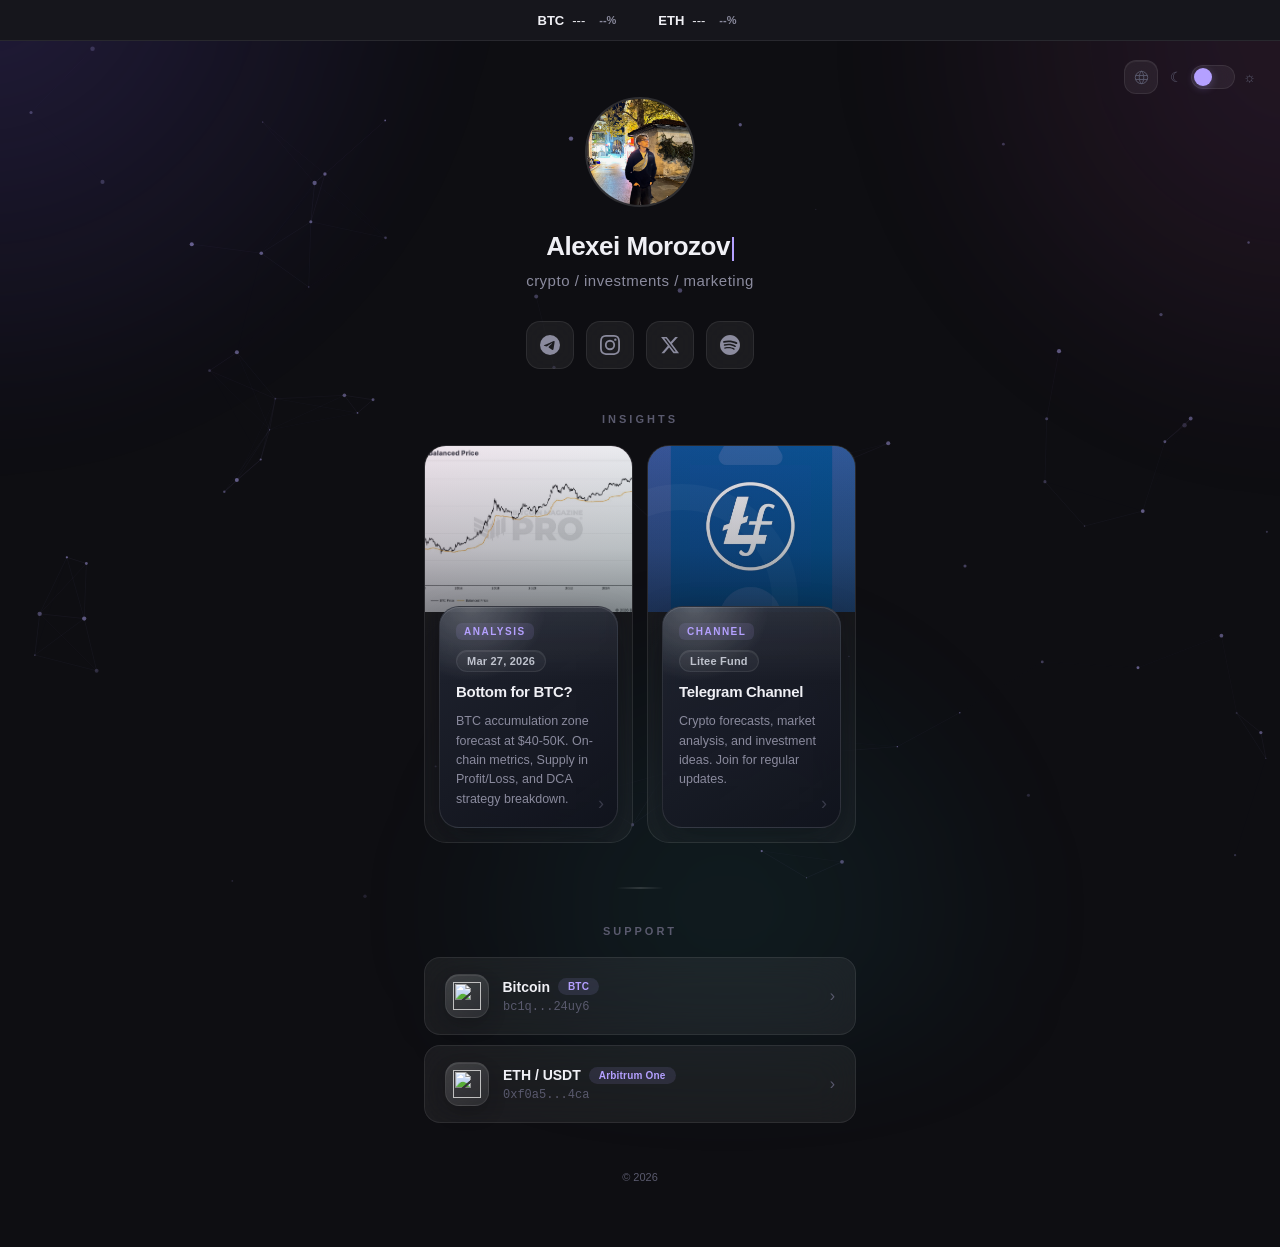
==== index.html @ 83fd24af "Polish language menu hover" ====
<!DOCTYPE html>
<html lang="en" data-theme="dark">
<head>
    <meta charset="UTF-8">
    <meta name="viewport" content="width=device-width, initial-scale=1.0">
    <meta http-equiv="Content-Security-Policy" content="default-src 'self'; script-src 'self' https://cdn.jsdelivr.net; style-src 'self' https://fonts.googleapis.com; font-src https://fonts.gstatic.com; img-src 'self' data: https://cdn.jsdelivr.net; connect-src https://api.coingecko.com; object-src 'none'; base-uri 'self'; form-action 'none'; upgrade-insecure-requests">
    <meta name="referrer" content="strict-origin-when-cross-origin">
    <title>Alexei Morozov</title>

    <!-- Favicon -->
    <link rel="icon" type="image/svg+xml" href="data:image/svg+xml,<svg xmlns='http://www.w3.org/2000/svg' viewBox='0 0 32 32'><rect width='32' height='32' rx='8' fill='%230e0e12'/><text x='16' y='22' text-anchor='middle' font-family='Inter,system-ui,sans-serif' font-size='14' font-weight='700' fill='%23b4a0ff'>AM</text></svg>">
    <link rel="alternate icon" href="[data-uri]">

    <!-- Open Graph / Telegram / WhatsApp preview -->
    <meta property="og:type" content="website">
    <meta property="og:url" content="https://shakimoki.com/">
    <meta property="og:title" content="Alexei Morozov">
    <meta property="og:description" content="Crypto · Investments · Marketing">
    <meta property="og:image" content="https://shakimoki.com/avatar.jpeg">
    <meta property="og:image:secure_url" content="https://shakimoki.com/avatar.jpeg">
    <meta property="og:image:type" content="image/jpeg">
    <meta property="og:image:width" content="800">
    <meta property="og:image:height" content="800">
    <meta property="og:locale" content="en_US">
    <meta property="og:site_name" content="Alexei Morozov">

    <!-- Twitter / X card -->
    <meta name="twitter:card" content="summary">
    <meta name="twitter:site" content="@fnaf122">
    <meta name="twitter:title" content="Alexei Morozov">
    <meta name="twitter:description" content="Crypto · Investments · Marketing">
    <meta name="twitter:image" content="https://shakimoki.com/avatar.jpeg">

    <link rel="preconnect" href="https://fonts.googleapis.com">
    <link href="https://fonts.googleapis.com/css2?family=Inter:wght@400;500;600;700&family=JetBrains+Mono:wght@500;600&family=Onest:wght@400;500;600;700&display=swap" rel="stylesheet">
    <link rel="stylesheet" href="styles.css">
</head>
<body>
    <canvas id="particles"></canvas>

    <div class="top-actions">
        <div class="language-toggle">
            <button class="language-globe" id="languageTrigger" type="button" aria-label="Choose language" aria-haspopup="true" aria-expanded="false" data-i18n-aria-label="languageLabel">
                <svg viewBox="0 0 24 24">
                    <path d="M12 3.25a8.75 8.75 0 1 0 0 17.5 8.75 8.75 0 0 0 0-17.5Zm0 0c2.1 1.82 3.15 4.74 3.15 8.75S14.1 18.93 12 20.75m0-17.5C9.9 5.07 8.85 7.99 8.85 12S9.9 18.93 12 20.75M4.05 9.2h15.9M4.05 14.8h15.9" fill="none" stroke="currentColor" stroke-width="1.35" stroke-linecap="round" stroke-linejoin="round"/>
                </svg>
            </button>
            <div class="language-menu" role="menu" aria-label="Languages" data-i18n-aria-label="languagesLabel">
                <button class="language-option" type="button" data-lang-option="en" role="menuitemradio">EN</button>
                <button class="language-option" type="button" data-lang-option="ru" role="menuitemradio">RU</button>
            </div>
        </div>
        <div class="theme-toggle">
            <span class="toggle-icon">&#9790;</span>
            <div class="toggle-track" id="themeToggle" role="button" tabindex="0" aria-label="Переключить тему" data-i18n-aria-label="themeLabel">
                <div class="toggle-thumb"></div>
            </div>
            <span class="toggle-icon">&#9788;</span>
        </div>
    </div>

    <div class="ticker">
            <div class="ticker-inner">
                <div class="ticker-item">
                    <span class="symbol">BTC</span>
                    <span class="price" id="price-btc">---</span>
                    <span class="change" id="change-btc">--%</span>
                </div>
                <div class="ticker-item">
                    <span class="symbol">ETH</span>
                    <span class="price" id="price-eth">---</span>
                    <span class="change" id="change-eth">--%</span>
                </div>
            </div>
        </div>

    <div class="container">
        <div class="avatar"><img src="avatar.jpeg" alt="Alexei"></div>
        <h1 id="typed-name"><span class="cursor"></span></h1>
        <p class="bio" data-i18n="bio">crypto / investments / marketing</p>

        <div class="socials">
            <a href="https://t.me/romozov" target="_blank" rel="noopener noreferrer" aria-label="Telegram">
                <svg viewBox="0 0 24 24"><path d="M11.944 0A12 12 0 0 0 0 12a12 12 0 0 0 12 12 12 12 0 0 0 12-12A12 12 0 0 0 12 0a12 12 0 0 0-.056 0zm4.962 7.224c.1-.002.321.023.465.14a.506.506 0 0 1 .171.325c.016.093.036.306.02.472-.18 1.898-.962 6.502-1.36 8.627-.168.9-.499 1.201-.82 1.23-.696.065-1.225-.46-1.9-.902-1.056-.693-1.653-1.124-2.678-1.8-1.185-.78-.417-1.21.258-1.91.177-.184 3.247-2.977 3.307-3.23.007-.032.014-.15-.056-.212s-.174-.041-.249-.024c-.106.024-1.793 1.14-5.061 3.345-.48.33-.913.49-1.302.48-.428-.008-1.252-.241-1.865-.44-.752-.245-1.349-.374-1.297-.789.027-.216.325-.437.893-.663 3.498-1.524 5.83-2.529 6.998-3.014 3.332-1.386 4.025-1.627 4.476-1.635z"/></svg>
            </a>
            <a href="https://instagram.com/morozovgt" target="_blank" rel="noopener noreferrer" aria-label="Instagram">
                <svg viewBox="0 0 24 24"><path d="M12 2.163c3.204 0 3.584.012 4.85.07 3.252.148 4.771 1.691 4.919 4.919.058 1.265.069 1.645.069 4.849 0 3.205-.012 3.584-.069 4.849-.149 3.225-1.664 4.771-4.919 4.919-1.266.058-1.644.07-4.85.07-3.204 0-3.584-.012-4.849-.07-3.26-.149-4.771-1.699-4.919-4.92-.058-1.265-.07-1.644-.07-4.849 0-3.204.013-3.583.07-4.849.149-3.227 1.664-4.771 4.919-4.919 1.266-.057 1.645-.069 4.849-.069zM12 0C8.741 0 8.333.014 7.053.072 2.695.272.273 2.69.073 7.052.014 8.333 0 8.741 0 12c0 3.259.014 3.668.072 4.948.2 4.358 2.618 6.78 6.98 6.98C8.333 23.986 8.741 24 12 24c3.259 0 3.668-.014 4.948-.072 4.354-.2 6.782-2.618 6.979-6.98.059-1.28.073-1.689.073-4.948 0-3.259-.014-3.667-.072-4.947-.196-4.354-2.617-6.78-6.979-6.98C15.668.014 15.259 0 12 0zm0 5.838a6.162 6.162 0 1 0 0 12.324 6.162 6.162 0 0 0 0-12.324zM12 16a4 4 0 1 1 0-8 4 4 0 0 1 0 8zm6.406-11.845a1.44 1.44 0 1 0 0 2.881 1.44 1.44 0 0 0 0-2.881z"/></svg>
            </a>
            <a href="https://x.com/fnaf122" target="_blank" rel="noopener noreferrer" aria-label="X">
                <svg viewBox="0 0 24 24"><path d="M18.244 2.25h3.308l-7.227 8.26 8.502 11.24H16.17l-5.214-6.817L4.99 21.75H1.68l7.73-8.835L1.254 2.25H8.08l4.713 6.231zm-1.161 17.52h1.833L7.084 4.126H5.117z"/></svg>
            </a>
            <a href="https://open.spotify.com/user/wipdp5bknmv18v2uepe69y8vr" target="_blank" rel="noopener noreferrer" aria-label="Spotify">
                <svg viewBox="0 0 24 24"><path d="M12 0C5.4 0 0 5.4 0 12s5.4 12 12 12 12-5.4 12-12S18.66 0 12 0zm5.521 17.34c-.24.359-.66.48-1.021.24-2.82-1.74-6.36-2.101-10.561-1.141-.418.122-.779-.179-.899-.539-.12-.421.18-.78.54-.9 4.56-1.021 8.52-.6 11.64 1.32.42.18.479.659.301 1.02zm1.44-3.3c-.301.42-.841.6-1.262.3-3.239-1.98-8.159-2.58-11.939-1.38-.479.12-1.02-.12-1.14-.6-.12-.48.12-1.021.6-1.141C9.6 9.9 15 10.561 18.72 12.84c.361.181.54.78.241 1.2zm.12-3.36C15.24 8.4 8.82 8.16 5.16 9.301c-.6.179-1.2-.181-1.38-.721-.18-.601.18-1.2.72-1.381 4.26-1.26 11.28-1.02 15.721 1.621.539.3.719 1.02.419 1.56-.299.421-1.02.599-1.559.3z"/></svg>
            </a>
        </div>

        <!-- BLOG -->
        <div class="blog-section">
            <p class="section-label" data-i18n="insightsLabel">insights</p>
            <div class="blog-cards">
                <a class="blog-card" data-tone="aave" href="https://telegra.ph/Bottom-for-BTC-03-27" target="_blank" rel="noopener noreferrer">
                    <span class="blog-card-theme-layer" aria-hidden="true"></span>
                    <div class="blog-cover">
                        <img class="blog-cover-image" src="blog-post-preview.jpg" alt="Bitcoin Balanced Price chart preview">
                        <div class="blog-cover-tint" aria-hidden="true"></div>
                    </div>
                    <div class="blog-body">
                        <div class="blog-card-top">
                            <span class="blog-tag" data-i18n="analysisTag">Analysis</span>
                            <span class="blog-date" data-i18n="btcDate">Mar 27, 2026</span>
                        </div>
                        <div class="blog-title" data-i18n="btcTitle">Bottom for BTC?</div>
                        <div class="blog-desc" data-i18n="btcDesc">BTC accumulation zone forecast at $40-50K. On-chain metrics, Supply in Profit/Loss, and DCA strategy breakdown.</div>
                    </div>
                    <span class="arrow-right">&rsaquo;</span>
                </a>
                <a class="blog-card" data-tone="teal" href="https://t.me/liteefund" target="_blank" rel="noopener noreferrer">
                    <span class="blog-card-theme-layer" aria-hidden="true"></span>
                    <div class="blog-cover">
                        <img class="blog-cover-image blog-cover-image-contain" src="blog-channel-preview.jpeg" alt="Litee fund channel preview">
                        <div class="blog-cover-tint" aria-hidden="true"></div>
                    </div>
                    <div class="blog-body">
                        <div class="blog-card-top">
                            <span class="blog-tag" data-i18n="channelTag">Channel</span>
                            <span class="blog-date">Litee Fund</span>
                        </div>
                        <div class="blog-title" data-i18n="channelTitle">Telegram Channel</div>
                        <div class="blog-desc" data-i18n="channelDesc">Crypto forecasts, market analysis, and investment ideas. Join for regular updates.</div>
                    </div>
                    <span class="arrow-right">&rsaquo;</span>
                </a>
            </div>
        </div>

        <div class="divider"></div>

        <!-- DONATE -->
        <div class="donate-section">
            <p class="section-label" data-i18n="supportLabel">support</p>
            <div class="crypto-cards">
                <div class="crypto-card" role="button" tabindex="0" data-coin="BTC" data-network="Bitcoin" data-address="bc1qm6fye3k27yk8f8mcfvwytg888n70lanqw24uy6">
                    <div class="crypto-icon btc">
                        <img src="https://cdn.jsdelivr.net/gh/spothq/cryptocurrency-icons@1a63530be6e374711a8554f31b17e4cb92c25fa5/128/color/btc.png" alt="" aria-hidden="true" decoding="async">
                    </div>
                    <div class="crypto-info">
                        <div class="crypto-name">Bitcoin <span class="badge">BTC</span></div>
                        <div class="crypto-addr-short">bc1q...24uy6</div>
                    </div>
                    <span class="arrow">&rsaquo;</span>
                </div>
                <div class="crypto-card" role="button" tabindex="0" data-coin="ETH / USDT" data-network="Arbitrum One" data-address="0xf0a56188c176d2b364520f69a472d52e13c264ca">
                    <div class="crypto-icon eth">
                        <img src="https://cdn.jsdelivr.net/gh/spothq/cryptocurrency-icons@1a63530be6e374711a8554f31b17e4cb92c25fa5/128/color/eth.png" alt="" aria-hidden="true" decoding="async">
                    </div>
                    <div class="crypto-info">
                        <div class="crypto-name">ETH / USDT <span class="badge">Arbitrum One</span></div>
                        <div class="crypto-addr-short">0xf0a5...4ca</div>
                    </div>
                    <span class="arrow">&rsaquo;</span>
                </div>
            </div>
        </div>

        <div class="footer">&copy; 2026</div>
    </div>

    <!-- QR MODAL -->
    <div class="modal-overlay" id="modalOverlay">
        <div class="modal" id="modalCard">
            <button class="modal-close" id="modalClose" type="button" aria-label="Close QR modal" data-i18n-aria-label="closeQr">&times;</button>
            <div class="modal-network" id="modalNetwork"></div>
            <div class="modal-note" id="modalNote">
                <svg viewBox="0 0 16 16" fill="none" xmlns="http://www.w3.org/2000/svg" aria-hidden="true">
                    <path d="M8 1.5L1 13.5h14L8 1.5z" stroke="currentColor" stroke-width="1.4" stroke-linejoin="round"/>
                    <path d="M8 6.5v3" stroke="currentColor" stroke-width="1.4" stroke-linecap="round"/>
                    <circle cx="8" cy="11.5" r=".75" fill="currentColor"/>
                </svg>
                <span data-i18n="modalWarning">Verify address and network before sending - transactions are irreversible.</span>
            </div>
            <div class="modal-qr-container" id="qrContainer" role="button" tabindex="0" aria-label="Copy address from QR" data-i18n-aria-label="copyFromQr">
                <div class="qr-visual">
                    <img id="qrImage" alt="QR code for wallet address" decoding="async" />
                    <div class="qr-holo" id="qrHolo" aria-hidden="true"></div>
                    <svg id="qrSvg" width="240" height="240" viewBox="0 0 240 240" aria-hidden="true"></svg>
                </div>
            </div>
            <div class="modal-addr" id="modalAddr" role="button" tabindex="0" aria-label="Copy address" data-i18n-aria-label="copyAddress"></div>
            <button class="modal-copy-btn" id="modalCopyBtn" type="button" data-i18n="copyAddress">Copy Address</button>
        </div>
    </div>

    <script src="https://cdn.jsdelivr.net/npm/qrcode-generator@1.4.4/qrcode.min.js" integrity="sha384-lQXOAyZwHXE55JFyrOMB7nY2Wv+m5ZWNtJcHrd1rceRQXAYNLak8ukN5TjBTcIwz" crossorigin="anonymous" defer></script>
    <script src="app.js" defer></script>
</body>
</html>
---- styles.css ----
:root {
            --bg: #0e0e12;
            --bg-secondary: #16161c;
            --bg-card: rgba(255,255,255,0.04);
            --bg-glass: rgba(255,255,255,0.06);
            --border: rgba(255,255,255,0.08);
            --border-hover: rgba(255,255,255,0.14);
            --text-primary: #f0f0f5;
            --text-secondary: #8b8b9e;
            --text-muted: #5a5a6e;
            --accent: #b4a0ff;
            --accent-dim: rgba(180,160,255,0.12);
            --green: #6ee7b7;
            --red: #fca5a5;
            --green-bg: rgba(110,231,183,0.1);
            --red-bg: rgba(252,165,165,0.1);
            --glass-blur: 20px;
            --shadow: 0 8px 32px rgba(0,0,0,0.3);
            --modal-bg: rgba(0,0,0,0.75);
            --qr-fg: #f0f0f5;
            --qr-bg: #0e0e12;
            --page-glow-purple: rgba(124,92,252,0.2);
            --page-glow-purple-soft: rgba(182,80,158,0.16);
            --page-glow-teal: rgba(46,186,198,0.1);
        }
        [data-theme="light"] {
            --bg: #f5f5f7;
            --bg-secondary: #e7eaf2;
            --bg-card: rgba(252,253,255,0.86);
            --bg-glass: rgba(246,248,252,0.82);
            --border: rgba(15,23,42,0.1);
            --border-hover: rgba(15,23,42,0.18);
            --text-primary: #1a1a2e;
            --text-secondary: #565a72;
            --text-muted: #757b94;
            --accent: #7c5cfc;
            --accent-dim: rgba(124,92,252,0.14);
            --green: #22c55e;
            --red: #ef4444;
            --green-bg: rgba(34,197,94,0.08);
            --red-bg: rgba(239,68,68,0.08);
            --shadow: 0 12px 34px rgba(15,23,42,0.08);
            --modal-bg: rgba(12,12,22,0.68);
            --qr-fg: #1a1a2e;
            --qr-bg: #f5f5f7;
            --page-glow-purple: rgba(124,92,252,0.16);
            --page-glow-purple-soft: rgba(182,80,158,0.1);
            --page-glow-teal: rgba(46,186,198,0.08);
        }
        * { margin:0; padding:0; box-sizing:border-box; }
        body {
            font-family: 'Inter',-apple-system,BlinkMacSystemFont,sans-serif;
            background: var(--bg);
            color: var(--text-primary);
            min-height: 100vh;
            display: flex;
            flex-direction: column;
            align-items: center;
            overflow-x: hidden;
            position:relative;
            transition: background .5s, color .5s;
        }
        html[lang="ru"] body {
            font-family: 'Onest','Inter',-apple-system,BlinkMacSystemFont,sans-serif;
            letter-spacing:-.005em;
        }
        body::before {
            content:"";
            position:fixed;
            inset:-18%;
            pointer-events:none;
            z-index:0;
            background:
                radial-gradient(circle at 12% 10%, var(--page-glow-purple), transparent 26%),
                radial-gradient(circle at 88% 16%, var(--page-glow-purple-soft), transparent 24%),
                radial-gradient(circle at 55% 88%, var(--page-glow-teal), transparent 24%);
            filter: blur(70px);
            opacity:.95;
        }
        canvas#particles {
            position: fixed; top:0; left:0;
            width:100%; height:100%;
            pointer-events: none; z-index:1;
        }

        /* TICKER */
        .ticker {
            width:100%; background: var(--bg-secondary);
            backdrop-filter: blur(var(--glass-blur));
            -webkit-backdrop-filter: blur(var(--glass-blur));
            border-bottom: 1px solid var(--border);
            padding: 12px 0; position:relative; z-index:3;
            transition: background .5s;
        }
        .ticker-inner {
            display:flex; justify-content:center; gap:36px;
            font-size:13px; font-weight:500;
        }
        .ticker-item { display:flex; align-items:center; gap:8px; color: var(--text-secondary); }
        .ticker-item .symbol { color: var(--text-primary); font-weight:600; }
        .ticker-item .price { color: var(--text-primary); }
        .ticker-item .change { font-size:11px; font-weight:600; padding:2px 6px; border-radius:4px; }
        .ticker-item .change.up { color: var(--green); background: var(--green-bg); }
        .ticker-item .change.down { color: var(--red); background: var(--red-bg); }

        /* CONTAINER */
        .container {
            max-width:480px; width:100%;
            padding: 56px 24px 40px;
            display:flex; flex-direction:column; align-items:center;
            position:relative; z-index:2;
        }

        /* TOP ACTIONS */
        .top-actions {
            position:absolute; top:60px; right:24px; z-index:10;
            display:flex; align-items:center; gap:12px;
        }
        .language-toggle {
            position:relative;
            width:34px;
            height:34px;
        }
        .language-globe {
            position:relative;
            z-index:2;
            width:34px; height:34px;
            border:0;
            border-radius:12px;
            background: var(--bg-glass);
            backdrop-filter: blur(12px); -webkit-backdrop-filter: blur(12px);
            border: 1px solid var(--border);
            color: var(--text-muted);
            cursor:pointer;
            display:flex; align-items:center; justify-content:center;
            box-shadow: inset 0 1px 0 rgba(255,255,255,0.06);
            transition: background .28s ease, color .28s ease, border-color .28s ease, box-shadow .28s ease, transform .2s ease;
        }
        .language-globe svg { width:17px; height:17px; display:block; }
        .language-globe:hover,
        .language-toggle.open .language-globe {
            color: var(--accent);
            border-color: rgba(180,160,255,0.28);
            background: var(--accent-dim);
        }
        .language-globe:active { transform: scale(.97); }
        .language-menu {
            position:absolute;
            top:0;
            right:0;
            z-index:1;
            display:flex;
            align-items:center;
            gap:4px;
            min-width:118px;
            height:34px;
            padding:3px 42px 3px 4px;
            border-radius:12px;
            background: rgba(18,18,26,0.78);
            backdrop-filter: blur(18px) saturate(140%); -webkit-backdrop-filter: blur(18px) saturate(140%);
            border: 1px solid rgba(255,255,255,0.1);
            opacity:0;
            pointer-events:none;
            overflow:hidden;
            transform: translateX(10px) scaleX(.38);
            transform-origin:right center;
            transition:
                opacity .2s ease,
                transform .36s cubic-bezier(.22,1,.36,1),
                background .32s ease,
                border-color .32s ease,
                box-shadow .32s ease;
            box-shadow:
                inset 0 1px 0 rgba(255,255,255,0.08),
                0 16px 34px rgba(0,0,0,0.24);
        }
        .language-toggle:hover .language-menu,
        .language-toggle:focus-within .language-menu,
        .language-toggle.open .language-menu {
            opacity:1;
            pointer-events:auto;
            transform: translateX(0) scaleX(1);
        }
        .language-option {
            min-width:40px; height:28px;
            border:0;
            border-radius:10px;
            background: transparent;
            color: var(--text-secondary);
            cursor:pointer;
            font-family: inherit;
            font-size:10px;
            font-weight:700;
            line-height:1;
            letter-spacing:.08em;
            opacity:0;
            transform: translateX(8px);
            transition:
                opacity .22s ease,
                transform .3s cubic-bezier(.22,1,.36,1),
                background .24s ease,
                color .24s ease,
                box-shadow .24s ease;
        }
        .language-toggle:hover .language-option,
        .language-toggle:focus-within .language-option,
        .language-toggle.open .language-option {
            opacity:1;
            transform: translateX(0);
        }
        .language-toggle:hover .language-option:nth-child(2),
        .language-toggle:focus-within .language-option:nth-child(2),
        .language-toggle.open .language-option:nth-child(2) {
            transition-delay:.03s;
        }
        .language-option:hover {
            color: var(--text-primary);
            background: rgba(255,255,255,0.06);
        }
        .language-option.active {
            background: rgba(180,160,255,0.18);
            color: var(--accent);
            box-shadow: inset 0 1px 0 rgba(255,255,255,0.08);
        }
        .language-option:active { transform: scale(.97); }
        .theme-toggle {
            display:flex; align-items:center; gap:8px;
        }
        .toggle-track {
            width:44px; height:24px;
            background: var(--bg-glass);
            backdrop-filter: blur(12px); -webkit-backdrop-filter: blur(12px);
            border: 1px solid var(--border);
            border-radius:12px; cursor:pointer; position:relative;
            transition: all .4s cubic-bezier(.4,0,.2,1);
        }
        .toggle-thumb {
            width:18px; height:18px; background: var(--accent);
            border-radius:50%; position:absolute; top:2px; left:2px;
            transition: transform .4s cubic-bezier(.4,0,.2,1);
            box-shadow: 0 2px 8px rgba(180,160,255,.3);
        }
        [data-theme="light"] .toggle-thumb { transform: translateX(20px); background:#7c5cfc; }
        .toggle-icon { font-size:14px; color: var(--text-muted); user-select:none; }

        /* AVATAR */
        .avatar {
            width:110px; height:110px; border-radius:50%;
            background: var(--bg-glass); border: 2px solid var(--border);
            overflow:hidden; margin-bottom:24px;
            transition: border-color .3s, transform .3s;
        }
        .avatar:hover { border-color: var(--accent); transform: scale(1.03); }
        .avatar img { width:100%; height:100%; object-fit:cover; }

        /* NAME */
        h1 { font-size:26px; font-weight:700; color: var(--text-primary); margin-bottom:10px; letter-spacing:-.5px; }
        h1 .cursor {
            display:inline-block; width:2px; height:24px;
            background: var(--accent); margin-left:2px; vertical-align:text-bottom;
            animation: blink .75s step-end infinite;
        }
        @keyframes blink { 0%,100%{opacity:1} 50%{opacity:0} }

        /* BIO */
        .bio { text-align:center; font-size:15px; color: var(--text-secondary); margin-bottom:32px; letter-spacing:.5px; }

        /* SOCIALS */
        .socials { display:flex; gap:12px; margin-bottom:44px; }
        .socials a {
            width:48px; height:48px; border-radius:14px;
            background: var(--bg-glass);
            backdrop-filter: blur(var(--glass-blur)); -webkit-backdrop-filter: blur(var(--glass-blur));
            border: 1px solid var(--border);
            display:flex; align-items:center; justify-content:center;
            transition: all .35s cubic-bezier(.4,0,.2,1);
            color: var(--text-secondary); text-decoration:none;
        }
        .socials a:hover {
            background: var(--accent-dim); border-color: var(--accent); color: var(--accent);
            transform: translateY(-3px);
            box-shadow: 0 8px 24px rgba(180,160,255,.15);
        }
        .socials a svg { width:20px; height:20px; fill:currentColor; }

        /* DIVIDER */
        .divider {
            width:48px; height:2px;
            background: linear-gradient(90deg, transparent, var(--border-hover), transparent);
            margin-bottom:36px; border-radius:1px;
        }

        /* SECTION LABEL */
        .section-label {
            text-align:center; font-size:11px; font-weight:600;
            text-transform:uppercase; letter-spacing:3px;
            color: var(--text-muted); margin-bottom:20px;
        }

        /* BLOG */
        .blog-section { width:100%; margin-bottom:44px; }
        .blog-cards {
            display:grid;
            grid-template-columns: repeat(2, minmax(0, 1fr));
            gap:14px;
            align-items:stretch;
        }
        .blog-card {
            --blog-accent: rgba(180,160,255,0.22);
            --blog-accent-strong: rgba(180,160,255,0.4);
            --blog-sheen: rgba(46,186,198,0.18);
            background: rgba(255,255,255,0.045);
            backdrop-filter: blur(var(--glass-blur)); -webkit-backdrop-filter: blur(var(--glass-blur));
            border: 1px solid var(--border);
            border-radius:22px;
            display:flex; flex-direction:column;
            cursor:pointer; text-decoration:none; color:inherit;
            transition: all .35s cubic-bezier(.4,0,.2,1);
            position:relative; overflow:hidden;
            min-height: 308px;
            transition:
                transform .35s cubic-bezier(.4,0,.2,1),
                background-color .52s cubic-bezier(.4,0,.2,1),
                border-color .52s cubic-bezier(.4,0,.2,1),
                box-shadow .52s cubic-bezier(.4,0,.2,1),
                color .52s cubic-bezier(.4,0,.2,1);
        }
        .blog-card-theme-layer {
            position:absolute;
            inset:0;
            border-radius:inherit;
            pointer-events:none;
            background:
                linear-gradient(145deg, rgba(255,255,255,0.9), rgba(236,241,248,0.74)),
                rgba(243,246,251,0.62);
            opacity:0;
            transition: opacity .56s cubic-bezier(.4,0,.2,1);
        }
        .blog-card:hover {
            border-color: rgba(182,80,158,0.3);
            transform: translateY(-4px);
            box-shadow:
                0 18px 44px rgba(63,35,114,0.18),
                0 8px 20px rgba(124,92,252,0.08);
        }
        .blog-card::before,
        .blog-card::after {
            content:"";
            position:absolute;
            inset:0;
            pointer-events:none;
        }
        .blog-card::before {
            background:
                radial-gradient(circle at 14% 12%, rgba(255,255,255,0.18), transparent 28%),
                linear-gradient(135deg, rgba(255,255,255,0.06), transparent 38%);
            opacity:.9;
            transition: opacity .52s cubic-bezier(.4,0,.2,1), background .52s cubic-bezier(.4,0,.2,1);
        }
        .blog-card::after {
            inset:auto -10% -38% 40%;
            height:140px;
            border-radius:999px;
            background: radial-gradient(circle, var(--blog-accent), transparent 72%);
            filter: blur(18px);
            opacity:.9;
            transition: opacity .52s cubic-bezier(.4,0,.2,1), background .52s cubic-bezier(.4,0,.2,1);
        }
        .blog-card[data-tone="aave"] {
            --blog-accent: rgba(182,80,158,0.28);
            --blog-accent-strong: rgba(182,80,158,0.52);
            --blog-sheen: rgba(46,186,198,0.2);
        }
        .blog-card[data-tone="teal"] {
            --blog-accent: rgba(46,186,198,0.24);
            --blog-accent-strong: rgba(46,186,198,0.42);
            --blog-sheen: rgba(182,80,158,0.16);
        }
        .blog-cover {
            position:relative;
            min-height:166px;
            overflow:hidden;
            background: linear-gradient(145deg, rgba(255,255,255,0.08), rgba(255,255,255,0.02));
            isolation:isolate;
            transition: background .52s cubic-bezier(.4,0,.2,1);
        }
        .blog-cover-image,
        .blog-cover-tint {
            position:absolute;
            inset:0;
            width:100%;
            height:100%;
        }
        .blog-cover-image {
            z-index:0;
            object-fit:cover;
            object-position:center;
            transform: scale(1.02);
            transition: transform .65s cubic-bezier(.22,1,.36,1);
        }
        .blog-card:hover .blog-cover-image {
            transform: scale(1.05);
        }
        .blog-cover-image-contain {
            object-fit:contain;
            object-position:center 52%;
            padding:0;
            background: linear-gradient(180deg, #2d5a9f, #254d8a);
            transform: scale(1.48);
        }
        .blog-card:hover .blog-cover-image-contain {
            transform: scale(1.54);
        }
        .blog-cover-tint {
            z-index:1;
            background:
                linear-gradient(180deg, rgba(8,11,18,0.04), rgba(8,11,18,0.24) 62%, rgba(8,11,18,0.48)),
                linear-gradient(135deg, rgba(182,80,158,0.1), rgba(46,186,198,0.07));
            transition: background .52s cubic-bezier(.4,0,.2,1), opacity .52s cubic-bezier(.4,0,.2,1);
        }
        .blog-cover-tint::after {
            content:"";
            position:absolute;
            inset:0;
            pointer-events:none;
            background:
                linear-gradient(180deg, rgba(255,255,255,0.08), rgba(244,247,252,0.18) 66%, rgba(236,241,249,0.28)),
                linear-gradient(135deg, rgba(124,92,252,0.04), rgba(46,186,198,0.03));
            opacity:0;
            transition: opacity .62s cubic-bezier(.4,0,.2,1);
        }
        .blog-cover::before,
        .blog-cover::after {
            content:"";
            position:absolute;
            border-radius:999px;
            pointer-events:none;
        }
        .blog-cover::before {
            width:120px; height:120px;
            right:-34px; top:-26px;
            background:
                radial-gradient(circle at 30% 30%, rgba(255,255,255,0.22), transparent 48%),
                conic-gradient(from 240deg,
                    rgba(255,255,255,0) 0deg,
                    var(--blog-accent-strong) 96deg,
                    rgba(255,255,255,0) 225deg,
                    var(--blog-sheen) 360deg);
            filter: blur(2px);
            opacity:.95;
            transition: opacity .52s cubic-bezier(.4,0,.2,1), background .52s cubic-bezier(.4,0,.2,1);
        }
        .blog-cover::after {
            width:180px; height:180px;
            left:-82px; bottom:-104px;
            border: 26px solid rgba(255,255,255,0.08);
            opacity:.55;
            transition: opacity .52s cubic-bezier(.4,0,.2,1), border-color .52s cubic-bezier(.4,0,.2,1);
        }
        .blog-body {
            position:relative;
            z-index:2;
            display:flex;
            flex-direction:column;
            gap:10px;
            margin:-6px 14px 14px;
            padding:16px 16px 18px;
            flex:1;
            border-radius:20px;
            background:
                linear-gradient(145deg, rgba(34,39,53,0.8), rgba(17,20,30,0.72)),
                rgba(12,14,22,0.62);
            border: 1px solid rgba(255,255,255,0.1);
            box-shadow:
                inset 0 1px 0 rgba(255,255,255,0.12),
                0 16px 38px rgba(5, 7, 14, 0.28);
            backdrop-filter: blur(26px) saturate(130%);
            -webkit-backdrop-filter: blur(26px) saturate(130%);
            overflow:hidden;
            transition:
                border-color .56s cubic-bezier(.4,0,.2,1),
                box-shadow .56s cubic-bezier(.4,0,.2,1),
                color .56s cubic-bezier(.4,0,.2,1),
                margin .35s ease;
        }
        .blog-card:hover .blog-body {
            border-color: rgba(182,80,158,0.22);
            box-shadow:
                inset 0 1px 0 rgba(255,255,255,0.14),
                0 18px 42px rgba(36, 20, 70, 0.24);
        }
        .blog-body::before {
            content:"";
            position:absolute;
            inset:0;
            pointer-events:none;
            background:
                radial-gradient(circle at 18% 0%, rgba(255,255,255,0.24), transparent 28%),
                linear-gradient(180deg, rgba(255,255,255,0.08), transparent 38%);
            opacity:.9;
            transition: opacity .52s cubic-bezier(.4,0,.2,1), background .52s cubic-bezier(.4,0,.2,1);
        }
        .blog-body::after {
            content:"";
            position:absolute;
            inset:0;
            pointer-events:none;
            background:
                linear-gradient(145deg, rgba(255,255,255,0.66), rgba(240,244,251,0.54)),
                rgba(243,246,251,0.58);
            opacity:0;
            transition: opacity .62s cubic-bezier(.4,0,.2,1);
        }
        .blog-card-top {
            position:relative;
            z-index:1;
            display:flex; justify-content:space-between; align-items:center; gap:10px;
            flex-wrap:wrap;
        }
        .blog-tag {
            font-size:10px; font-weight:600; text-transform:uppercase;
            letter-spacing:1.5px; padding:3px 8px; border-radius:6px;
            background: var(--accent-dim); color: var(--accent);
            flex-shrink:0;
            transition: background .52s cubic-bezier(.4,0,.2,1), color .52s cubic-bezier(.4,0,.2,1);
        }
        .blog-date {
            position:relative;
            z-index:1;
            font-size:11px;
            font-weight:600;
            letter-spacing:.02em;
            color: rgba(232,236,246,0.78);
            white-space:nowrap;
            text-align:right;
            flex-shrink:0;
            padding:4px 10px;
            border-radius:999px;
            background: rgba(255,255,255,0.045);
            border: 1px solid rgba(255,255,255,0.08);
            box-shadow: inset 0 1px 0 rgba(255,255,255,0.08);
            transition:
                color .52s cubic-bezier(.4,0,.2,1),
                background .52s cubic-bezier(.4,0,.2,1),
                border-color .52s cubic-bezier(.4,0,.2,1),
                box-shadow .52s cubic-bezier(.4,0,.2,1);
        }
        .blog-title {
            position:relative;
            z-index:1;
            font-size:15px; font-weight:600; color: var(--text-primary);
            line-height:1.35; letter-spacing:-.02em;
            transition: color .52s cubic-bezier(.4,0,.2,1);
        }
        .blog-desc {
            position:relative;
            z-index:1;
            font-size:12.5px; color: var(--text-secondary); line-height:1.55;
            max-width: 28ch;
            transition: color .52s cubic-bezier(.4,0,.2,1);
        }
        .blog-card .arrow-right {
            position:absolute;
            right:28px;
            bottom:28px;
            color: var(--text-muted);
            font-size:18px;
            transition: all .3s;
            opacity:.55;
            z-index:3;
        }
        .blog-card:hover .arrow-right {
            opacity:1;
            color: var(--accent);
            transform: translateX(4px);
        }
        [data-theme="light"] .socials a,
        [data-theme="light"] .crypto-card,
        [data-theme="light"] .toggle-track,
        [data-theme="light"] .language-globe,
        [data-theme="light"] .modal-addr,
        [data-theme="light"] .modal-close {
            background:
                linear-gradient(145deg, rgba(255,255,255,0.96), rgba(248,251,255,0.88)),
                rgba(255,255,255,0.74);
            border-color: rgba(255,255,255,0.78);
            box-shadow:
                inset 0 1px 0 rgba(255,255,255,0.9),
                0 10px 28px rgba(148,163,184,0.12),
                0 2px 10px rgba(255,255,255,0.44);
        }
        [data-theme="light"] .language-menu {
            background: rgba(248,250,255,0.84);
            border-color: rgba(255,255,255,0.78);
            box-shadow:
                inset 0 1px 0 rgba(255,255,255,0.9),
                0 14px 28px rgba(93,80,150,0.12);
        }
        [data-theme="light"] .language-option:hover {
            background: rgba(124,92,252,0.08);
        }
        [data-theme="light"] .blog-card {
            border-color: rgba(255,255,255,0.74);
            box-shadow:
                inset 0 1px 0 rgba(255,255,255,0.42),
                0 12px 30px rgba(148,163,184,0.12),
                0 2px 12px rgba(255,255,255,0.4);
        }
        [data-theme="light"] .blog-card-theme-layer {
            background:
                linear-gradient(145deg, rgba(255,255,255,0.98), rgba(248,251,255,0.9)),
                linear-gradient(180deg, rgba(124,92,252,0.025), rgba(46,186,198,0.02)),
                rgba(255,255,255,0.8);
            opacity:1;
        }
        [data-theme="light"] .blog-body {
            border-color: rgba(255,255,255,0.78);
            box-shadow:
                inset 0 1px 0 rgba(255,255,255,0.88),
                0 14px 34px rgba(148,163,184,0.12),
                0 2px 10px rgba(255,255,255,0.46);
        }
        [data-theme="light"] .blog-date {
            color: rgba(58,67,94,0.78);
            background: rgba(255,255,255,0.72);
            border-color: rgba(255,255,255,0.82);
            box-shadow:
                inset 0 1px 0 rgba(255,255,255,0.92),
                0 4px 12px rgba(148,163,184,0.08);
        }
        [data-theme="light"] .blog-cover-tint::after,
        [data-theme="light"] .blog-body::after {
            opacity:1;
        }
        [data-theme="light"] .blog-body::after {
            background:
                linear-gradient(145deg, rgba(255,255,255,0.86), rgba(248,251,255,0.78)),
                linear-gradient(180deg, rgba(124,92,252,0.025), rgba(46,186,198,0.02)),
                rgba(255,255,255,0.7);
        }
        [data-theme="light"] .blog-card:hover .blog-body {
            border-color: rgba(124,92,252,0.18);
            box-shadow:
                inset 0 1px 0 rgba(255,255,255,0.92),
                0 18px 40px rgba(72,40,125,0.1),
                0 0 24px rgba(124,92,252,0.08);
        }

        /* DONATE */
        .donate-section { width:100%; }
        .crypto-cards { display:flex; flex-direction:column; gap:10px; }
        .crypto-card {
            background: var(--bg-glass);
            backdrop-filter: blur(var(--glass-blur)); -webkit-backdrop-filter: blur(var(--glass-blur));
            border: 1px solid var(--border);
            border-radius:16px; padding:16px 20px;
            display:flex; align-items:center; gap:14px;
            cursor:pointer;
            transition: all .35s cubic-bezier(.4,0,.2,1);
        }
        .crypto-card:hover {
            border-color: var(--border-hover); background: var(--accent-dim);
            transform: translateY(-1px);
            box-shadow: 0 4px 20px rgba(180,160,255,.08);
        }
        .crypto-icon {
            width:44px; height:44px; border-radius:14px;
            display:flex; align-items:center; justify-content:center;
            flex-shrink:0; overflow:hidden;
            background:
                linear-gradient(145deg, rgba(255,255,255,0.12), rgba(255,255,255,0.04)),
                rgba(255,255,255,0.04);
            border: 1px solid rgba(255,255,255,0.08);
            box-shadow:
                inset 0 1px 0 rgba(255,255,255,0.08),
                0 8px 18px rgba(0,0,0,0.18);
        }
        .crypto-icon img,
        .crypto-icon svg {
            width:28px; height:28px; display:block; object-fit:contain;
        }
        [data-theme="light"] .crypto-icon {
            background:
                linear-gradient(145deg, rgba(255,255,255,0.92), rgba(244,247,252,0.72)),
                rgba(255,255,255,0.7);
            border-color: rgba(15,23,42,0.08);
            box-shadow:
                inset 0 1px 0 rgba(255,255,255,0.92),
                0 8px 18px rgba(148,163,184,0.12);
        }
        .crypto-info { flex:1; min-width:0; }
        .crypto-name {
            font-size:14px; font-weight:600; color: var(--text-primary);
            margin-bottom:4px;
            display:flex; align-items:center; gap:8px;
        }
        .crypto-name .badge {
            font-size:10px; font-weight:600; padding:3px 10px; border-radius:10px;
            background: var(--accent-dim); color: var(--accent);
            letter-spacing:.02em;
        }
        .crypto-meta {
            font-size:12px;
            line-height:1.45;
            color: var(--text-secondary);
            margin-bottom:5px;
        }
        .crypto-addr-short {
            font-size:12px; color: var(--text-muted);
            font-family: 'SF Mono','Fira Code','Courier New',monospace;
        }
        .crypto-card .arrow { color: var(--text-muted); font-size:16px; transition: transform .3s, color .3s; }
        .crypto-card:hover .arrow { transform: translateX(2px); color: var(--accent); }

        /* MODAL */
        .modal-overlay {
            position:fixed; inset:0;
            background: var(--modal-bg);
            backdrop-filter: blur(30px); -webkit-backdrop-filter: blur(30px);
            z-index:100; display:flex; align-items:center; justify-content:center;
            opacity:0; pointer-events:none;
            transition: opacity .4s cubic-bezier(.4,0,.2,1);
        }
        .modal-overlay.active { opacity:1; pointer-events:all; }
        .modal {
            background: var(--bg-card);
            backdrop-filter: blur(40px); -webkit-backdrop-filter: blur(40px);
            border: 1px solid var(--border); border-radius:28px;
            padding:44px; display:flex; flex-direction:column; align-items:center;
            gap:22px; max-width:460px; width:min(92vw, 460px);
            transform: scale(.92) translateY(20px);
            transition: transform .4s cubic-bezier(.4,0,.2,1);
            box-shadow: var(--shadow); position:relative;
        }
        .modal-overlay.active .modal { transform: scale(1) translateY(0); }
        .modal-network {
            font-size:12px; font-weight:600; text-transform:uppercase;
            letter-spacing:2px; color: var(--text-muted);
        }
        .modal-note {
            align-self:center;
            display:inline-flex;
            align-items:center;
            gap:8px;
            padding:8px 14px 8px 11px;
            border-radius:14px;
            background: rgba(245,158,11,0.07);
            border: 1px solid rgba(245,158,11,0.2);
            color: rgba(251,191,36,0.8);
            font-size:11.5px;
            line-height:1.45;
            max-width:330px;
            text-align:left;
            opacity:0;
            transform: translateY(6px);
            transition: opacity .28s ease, transform .28s ease;
        }
        .modal-note svg {
            width:13px; height:13px;
            flex-shrink:0;
            margin-top:1px;
            align-self:flex-start;
            opacity:.85;
        }
        .modal-overlay.active .modal-note {
            opacity:1;
            transform: translateY(0);
        }
        .modal-qr-container {
            position:relative; width:288px; height:288px;
            border-radius:24px; cursor:pointer; overflow:hidden;
            border: 1px solid rgba(255,255,255,0.1);
            --qr-spin: 220deg;
            --qr-prism-opacity: .28;
            --qr-colorize: .015;
            --qr-color-strength: 1.02;
            background: #0e0e12;
            box-shadow:
                inset 0 1px 0 rgba(255,255,255,0.07),
                0 20px 50px rgba(0,0,0,0.35);
            transform-style: preserve-3d;
            transform:
                perspective(900px)
                rotateX(var(--qr-tilt-y, 0deg))
                rotateY(var(--qr-tilt-x, 0deg))
                scale(1);
            transition:
                transform .18s cubic-bezier(.22,1,.36,1),
                box-shadow .35s cubic-bezier(.4,0,.2,1),
                border-color .35s cubic-bezier(.4,0,.2,1);
        }
        .modal-qr-container::after {
            content:"";
            position:absolute; inset:0;
            pointer-events:none;
            border-radius:inherit;
            /* subtle top-edge highlight like Aave */
            background: linear-gradient(180deg, rgba(255,255,255,0.07) 0%, transparent 40%);
        }
        .modal-qr-container:hover {
            border-color: rgba(180,160,255,0.28);
            box-shadow:
                inset 0 1px 0 rgba(255,255,255,0.1),
                0 24px 56px rgba(0,0,0,0.38);
        }
        .qr-visual {
            position:relative;
            width:100%;
            height:100%;
            z-index:1;
        }
        .qr-visual::before {
            content:"";
            position:absolute;
            inset:12px;
            border-radius:22px;
            pointer-events:none;
            z-index:0;
        }
        .modal-qr-container img,
        .modal-qr-container svg,
        .qr-holo {
            position:absolute;
            inset:16px;
            border-radius:18px;
            display:block;
            width:calc(100% - 32px);
            height:calc(100% - 32px);
        }
        .modal-qr-container img {
            z-index:1;
            object-fit: contain;
            background: #fff;
            filter:
                sepia(var(--qr-colorize))
                saturate(var(--qr-color-strength))
                hue-rotate(var(--qr-spin))
                contrast(1.01)
                brightness(1.005);
            transition: transform .22s cubic-bezier(.22,1,.36,1), filter .22s ease;
        }
        .qr-holo {
            z-index:2;
            pointer-events:none;
            opacity: var(--qr-prism-opacity);
            background:
                radial-gradient(circle at var(--qr-glow-x, 50%) var(--qr-glow-y, 50%),
                    rgba(255,255,255,0.5) 0%,
                    rgba(255,255,255,0.18) 10%,
                    rgba(46, 186, 198, 0.22) 24%,
                    rgba(182, 80, 158, 0.2) 42%,
                    rgba(255,255,255,0) 72%),
                conic-gradient(from var(--qr-spin) at var(--qr-glow-x, 50%) var(--qr-glow-y, 50%),
                    rgba(46, 186, 198, 0.28) 0deg,
                    rgba(46, 186, 198, 0.16) 82deg,
                    rgba(182, 80, 158, 0.24) 180deg,
                    rgba(182, 80, 158, 0.12) 272deg,
                    rgba(46, 186, 198, 0.28) 360deg),
                linear-gradient(135deg,
                    rgba(255,255,255,0.08) 0%,
                    rgba(255,255,255,0.02) 34%,
                    rgba(46,186,198,0.08) 58%,
                    rgba(182,80,158,0.08) 78%,
                    rgba(255,255,255,0) 86%);
            background-blend-mode: screen, normal, screen;
            mix-blend-mode: screen;
            filter: saturate(1.08) brightness(1.04) contrast(1.04);
            transform: translateZ(28px) scale(1.01);
            animation: qrPrismPulse 18s ease-in-out infinite;
            -webkit-mask-mode: luminance;
            mask-mode: luminance;
            -webkit-mask-repeat: no-repeat;
            mask-repeat: no-repeat;
            -webkit-mask-position: center;
            mask-position: center;
            -webkit-mask-size: 100% 100%;
            mask-size: 100% 100%;
        }
        .modal-qr-container:hover img {
            transform: scale(0.985);
            filter:
                sepia(calc(var(--qr-colorize) + .035))
                saturate(calc(var(--qr-color-strength) * 1.08))
                hue-rotate(var(--qr-spin))
                contrast(1.02)
                brightness(1.01);
        }
        .modal-qr-container:hover .qr-holo {
            opacity: .46;
        }
        @keyframes qrPrismPulse {
            0% { filter: saturate(1.02) brightness(1.02) contrast(1.03) hue-rotate(0deg); }
            50% { filter: saturate(1.12) brightness(1.06) contrast(1.05) hue-rotate(14deg); }
            100% { filter: saturate(1.02) brightness(1.02) contrast(1.03) hue-rotate(0deg); }
        }
        .modal-addr {
            font-size:12px; color: rgba(240,240,245,0.78);
            font-family: 'JetBrains Mono','SF Mono','Fira Code','Courier New',monospace;
            font-weight:500;
            letter-spacing:.015em;
            word-break:break-all; text-align:center; line-height:1.65;
            padding:14px 18px;
            background:
                linear-gradient(135deg, rgba(255,255,255,0.075), rgba(255,255,255,0.025)),
                rgba(12,12,20,0.32);
            border: 1px solid rgba(180,160,255,0.14); border-radius:16px;
            box-shadow:
                inset 0 1px 0 rgba(255,255,255,0.08),
                0 12px 30px rgba(0,0,0,0.12);
            width:100%; cursor:pointer;
            transition: border-color .28s ease, color .28s ease, background .28s ease, box-shadow .28s ease;
        }
        .modal-addr:hover {
            border-color: rgba(180,160,255,0.42);
            color: rgba(235,230,255,0.95);
            background:
                linear-gradient(135deg, rgba(180,160,255,0.11), rgba(46,186,198,0.045)),
                rgba(12,12,20,0.36);
            box-shadow:
                inset 0 1px 0 rgba(255,255,255,0.1),
                0 16px 34px rgba(124,92,252,0.12);
        }
        .modal-copy-btn {
            font-family:inherit; font-size:14px; font-weight:600;
            color:#fff;
            background: linear-gradient(180deg, #8b5cf6 0%, #6d28d9 100%);
            box-shadow: inset 0 1px 0 rgba(255,255,255,0.14), 0 4px 16px rgba(109,40,217,0.35);
            border:none; border-radius:12px; padding:14px 32px;
            cursor:pointer;
            transition: transform .15s ease, box-shadow .15s ease, filter .15s ease;
            width:100%;
        }
        .modal-copy-btn:hover {
            filter: brightness(1.08);
            box-shadow: inset 0 1px 0 rgba(255,255,255,0.18), 0 8px 28px rgba(109,40,217,0.45);
            transform: translateY(-1px);
        }
        .modal-copy-btn:active {
            filter: brightness(0.92);
            box-shadow: inset 0 1px 0 rgba(255,255,255,0.08), 0 2px 6px rgba(109,40,217,0.2);
            transform: translateY(1px) scale(0.99);
        }
        .modal-copy-btn.copied {
            background: linear-gradient(180deg, #7c5cfc 0%, #5b36c9 100%);
            box-shadow:
                inset 0 2px 8px rgba(37,20,92,0.28),
                inset 0 1px 0 rgba(255,255,255,0.1),
                0 3px 12px rgba(91,54,201,0.22);
            filter: saturate(.92) brightness(.95);
            transform: translateY(1px) scale(.995);
        }
        .modal-close {
            position:absolute; top:16px; right:16px;
            width:32px; height:32px; border-radius:50%;
            background: var(--bg-glass); border: 1px solid var(--border);
            color: var(--text-muted); font-size:16px; cursor:pointer;
            display:flex; align-items:center; justify-content:center;
            transition: background .25s, color .25s, transform .3s cubic-bezier(.34,1.56,.64,1), border-color .25s;
        }
        .modal-close:hover {
            background: var(--accent-dim); color: var(--accent);
            transform: rotate(90deg) scale(1.1);
            border-color: var(--accent);
        }
        .modal-close:active { transform: rotate(90deg) scale(0.95); }
        .crypto-card:focus-visible,
        .modal-qr-container:focus-visible,
        .modal-addr:focus-visible,
        .modal-copy-btn:focus-visible,
        .modal-close:focus-visible,
        .language-globe:focus-visible,
        .language-option:focus-visible,
        .toggle-track:focus-visible {
            outline: 2px solid var(--accent);
            outline-offset: 3px;
        }
        [data-theme="light"] .modal {
            background:
                radial-gradient(circle at 18% 4%, rgba(180,160,255,0.2), transparent 42%),
                linear-gradient(145deg, rgba(232,235,247,0.9), rgba(214,220,235,0.78));
            border-color: rgba(124,92,252,0.18);
            box-shadow:
                inset 0 1px 0 rgba(255,255,255,0.9),
                0 34px 90px rgba(70,60,110,0.22),
                0 14px 32px rgba(15,23,42,0.11);
        }
        [data-theme="light"] .modal-network { color: rgba(60,60,90,0.6); }
        [data-theme="light"] .modal-note {
            background:
                linear-gradient(135deg, rgba(255,190,86,0.2), rgba(255,255,255,0.66)),
                rgba(255,248,232,0.74);
            border-color: rgba(232,149,39,0.42);
            color: rgba(126,70,0,0.96);
            box-shadow:
                inset 0 1px 0 rgba(255,255,255,0.78),
                0 10px 24px rgba(232,149,39,0.12);
        }
        [data-theme="light"] .modal-addr {
            background:
                linear-gradient(135deg, rgba(255,255,255,0.92), rgba(244,247,253,0.72)),
                rgba(255,255,255,0.68);
            border-color: rgba(124,92,252,0.16);
            color: rgba(30,30,60,0.78);
            box-shadow:
                inset 0 1px 0 rgba(255,255,255,0.92),
                0 14px 28px rgba(15,23,42,0.07);
        }
        [data-theme="light"] .modal-close {
            background: rgba(15,23,42,0.06);
            color: rgba(40,40,70,0.6);
        }
        [data-theme="light"] .modal-qr-container {
            border-color: rgba(124,92,252,0.34);
            background:
                radial-gradient(circle at 16% 10%, rgba(180,160,255,0.36), transparent 42%),
                radial-gradient(circle at 84% 88%, rgba(46,186,198,0.23), transparent 46%),
                linear-gradient(145deg, rgba(232,235,250,0.98), rgba(207,215,234,0.94));
            box-shadow:
                inset 0 1px 0 rgba(255,255,255,0.9),
                inset 0 -1px 0 rgba(82,69,132,0.08),
                0 24px 56px rgba(76,64,132,0.24),
                0 8px 22px rgba(15,23,42,0.12);
        }
        [data-theme="light"] .qr-visual::before {
            background:
                linear-gradient(145deg, rgba(252,253,255,0.98), rgba(238,241,251,0.94)),
                radial-gradient(circle at 24% 18%, rgba(180,160,255,0.18), transparent 34%);
            border: 1px solid rgba(124,92,252,0.22);
            box-shadow:
                inset 0 1px 0 rgba(255,255,255,0.92),
                inset 0 -1px 0 rgba(82,69,132,0.08),
                0 16px 32px rgba(76,64,132,0.14);
        }
        [data-theme="light"] .modal-qr-container img {
            background: linear-gradient(180deg, rgba(255,255,255,0.98), rgba(242,246,252,0.92));
            border: 1px solid rgba(15,23,42,0.08);
            box-shadow:
                inset 0 1px 0 rgba(255,255,255,0.86),
                0 12px 26px rgba(99,102,241,0.08);
            filter:
                sepia(calc(var(--qr-colorize) + .015))
                saturate(calc(var(--qr-color-strength) * 1.08))
                hue-rotate(var(--qr-spin))
                contrast(1.04)
                brightness(1.02);
        }
        [data-theme="light"] .modal-qr-container svg {
            background: #f2f4ff;
            border: 1px solid rgba(124,92,252,0.16);
            box-shadow:
                inset 0 1px 0 rgba(255,255,255,0.92),
                0 12px 26px rgba(76,64,132,0.1);
        }
        [data-theme="light"] .qr-holo {
            mix-blend-mode: soft-light;
            opacity: .58;
            filter: saturate(1.18) brightness(1.05) contrast(1.08);
        }

        .footer { margin-top:48px; padding-bottom:24px; font-size:11px; color: var(--text-muted); }

        @media (max-width:500px) {
            .ticker-inner { gap:16px; font-size:11px; }
            .top-actions { top:56px; right:16px; gap:8px; }
            .language-toggle,
            .language-globe { width:32px; height:32px; border-radius:11px; }
            .language-menu {
                height:32px;
                min-width:112px;
                padding-right:40px;
                border-radius:11px;
            }
            .modal { padding:30px 24px; gap:18px; border-radius:24px; }
            .modal-note { max-width: 100%; }
            .modal-qr-container { width:232px; height:232px; border-radius:22px; }
            .modal-addr { font-size:11px; padding:12px 14px; }
            .blog-cards { grid-template-columns: 1fr; }
            .blog-card { min-height: 292px; }
            .blog-cover { min-height: 176px; }
        }
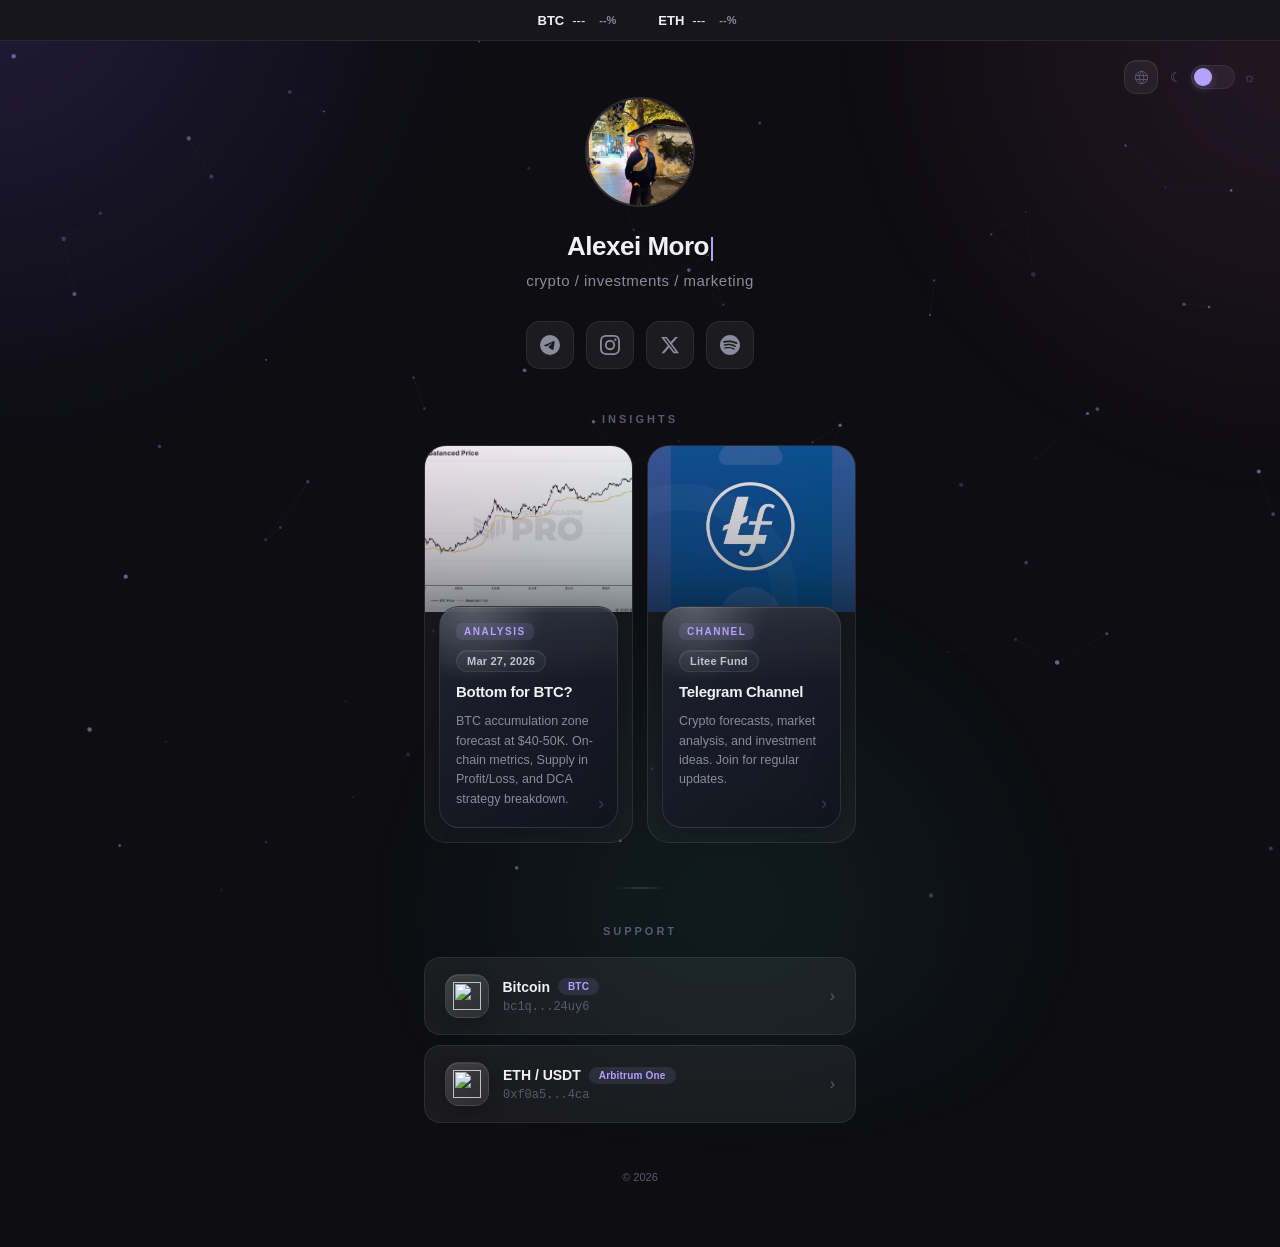
==== commit bb0929cf: "Add Yandex Metrika" ====
--- a/index.html
+++ b/index.html
@@ -3,7 +3,7 @@
 <head>
     <meta charset="UTF-8">
     <meta name="viewport" content="width=device-width, initial-scale=1.0">
-    <meta http-equiv="Content-Security-Policy" content="default-src 'self'; script-src 'self' https://cdn.jsdelivr.net; style-src 'self' https://fonts.googleapis.com; font-src https://fonts.gstatic.com; img-src 'self' data: https://cdn.jsdelivr.net; connect-src https://api.coingecko.com; object-src 'none'; base-uri 'self'; form-action 'none'; upgrade-insecure-requests">
+    <meta http-equiv="Content-Security-Policy" content="default-src 'self'; script-src 'self' https://cdn.jsdelivr.net https://mc.yandex.ru https://mc.webvisor.com https://mc.webvisor.org https://yastatic.net; style-src 'self' https://fonts.googleapis.com; font-src https://fonts.gstatic.com; img-src 'self' data: https://cdn.jsdelivr.net https://mc.yandex.ru https://mc.webvisor.com https://mc.webvisor.org; connect-src https://api.coingecko.com https://mc.yandex.ru https://mc.webvisor.com https://mc.webvisor.org wss://mc.yandex.ru wss://mc.webvisor.com wss://mc.webvisor.org; child-src blob: https://mc.yandex.ru https://mc.webvisor.com https://mc.webvisor.org; frame-src blob: https://mc.yandex.ru https://mc.webvisor.com https://mc.webvisor.org; object-src 'none'; base-uri 'self'; form-action 'none'; upgrade-insecure-requests">
     <meta name="referrer" content="strict-origin-when-cross-origin">
     <title>Alexei Morozov</title>
 
@@ -34,8 +34,10 @@
     <link rel="preconnect" href="https://fonts.googleapis.com">
     <link href="https://fonts.googleapis.com/css2?family=Inter:wght@400;500;600;700&family=JetBrains+Mono:wght@500;600&family=Onest:wght@400;500;600;700&display=swap" rel="stylesheet">
     <link rel="stylesheet" href="styles.css">
+    <script src="metrika.js" defer></script>
 </head>
 <body>
+    <noscript><div class="metrika-pixel"><img src="https://mc.yandex.ru/watch/108566055" alt=""></div></noscript>
     <canvas id="particles"></canvas>
 
     <div class="top-actions">
--- a/styles.css
+++ b/styles.css
@@ -48,6 +48,13 @@
             --page-glow-teal: rgba(46,186,198,0.08);
         }
         * { margin:0; padding:0; box-sizing:border-box; }
+        .metrika-pixel {
+            position:absolute;
+            left:-9999px;
+            width:1px;
+            height:1px;
+            overflow:hidden;
+        }
         body {
             font-family: 'Inter',-apple-system,BlinkMacSystemFont,sans-serif;
             background: var(--bg);
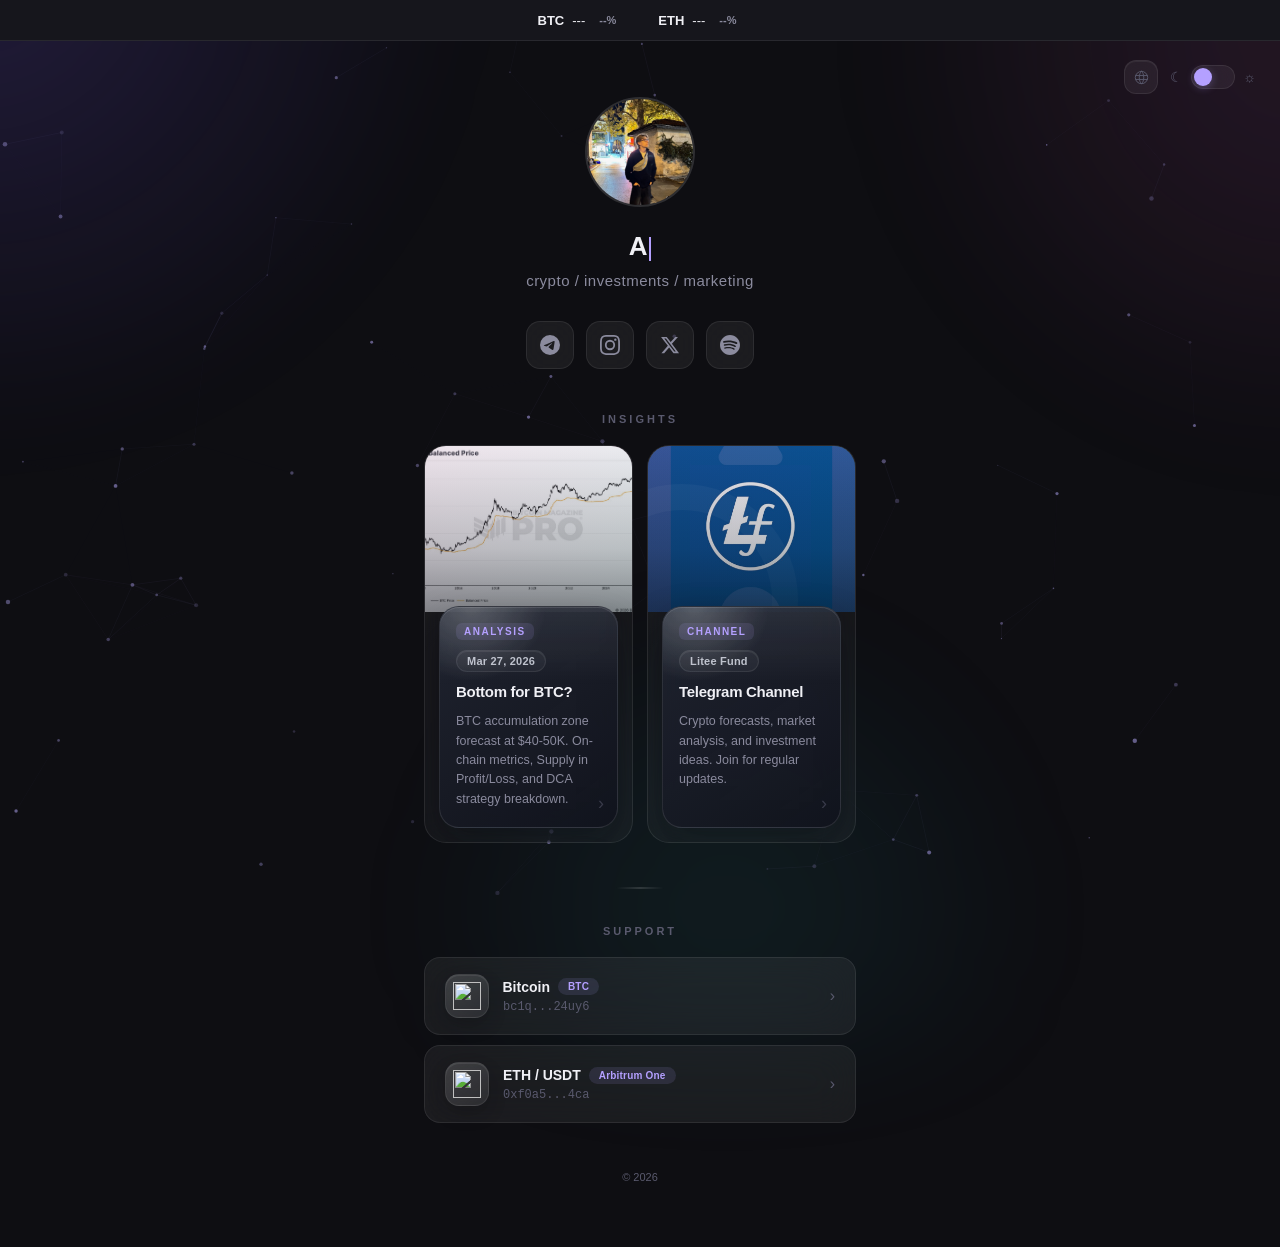
==== commit a6ed3e37: "Allow Yandex Metrika CSP endpoints" ====
--- a/index.html
+++ b/index.html
@@ -3,7 +3,7 @@
 <head>
     <meta charset="UTF-8">
     <meta name="viewport" content="width=device-width, initial-scale=1.0">
-    <meta http-equiv="Content-Security-Policy" content="default-src 'self'; script-src 'self' https://cdn.jsdelivr.net https://mc.yandex.ru https://mc.webvisor.com https://mc.webvisor.org https://yastatic.net; style-src 'self' https://fonts.googleapis.com; font-src https://fonts.gstatic.com; img-src 'self' data: https://cdn.jsdelivr.net https://mc.yandex.ru https://mc.webvisor.com https://mc.webvisor.org; connect-src https://api.coingecko.com https://mc.yandex.ru https://mc.webvisor.com https://mc.webvisor.org wss://mc.yandex.ru wss://mc.webvisor.com wss://mc.webvisor.org; child-src blob: https://mc.yandex.ru https://mc.webvisor.com https://mc.webvisor.org; frame-src blob: https://mc.yandex.ru https://mc.webvisor.com https://mc.webvisor.org; object-src 'none'; base-uri 'self'; form-action 'none'; upgrade-insecure-requests">
+    <meta http-equiv="Content-Security-Policy" content="default-src 'self'; script-src 'self' https://cdn.jsdelivr.net https://mc.yandex.ru https://mc.yandex.com https://mc.webvisor.com https://mc.webvisor.org https://yastatic.net; style-src 'self' https://fonts.googleapis.com; font-src https://fonts.gstatic.com; img-src 'self' data: https://cdn.jsdelivr.net https://mc.yandex.ru https://mc.yandex.com https://mc.webvisor.com https://mc.webvisor.org; connect-src https://api.coingecko.com https://mc.yandex.ru https://mc.yandex.com https://mc.webvisor.com https://mc.webvisor.org wss://mc.yandex.ru wss://mc.yandex.com wss://mc.webvisor.com wss://mc.webvisor.org; child-src blob: https://mc.yandex.ru https://mc.yandex.com https://mc.webvisor.com https://mc.webvisor.org; frame-src blob: https://mc.yandex.ru https://mc.yandex.com https://mc.webvisor.com https://mc.webvisor.org; object-src 'none'; base-uri 'self'; form-action 'none'; upgrade-insecure-requests">
     <meta name="referrer" content="strict-origin-when-cross-origin">
     <title>Alexei Morozov</title>
 
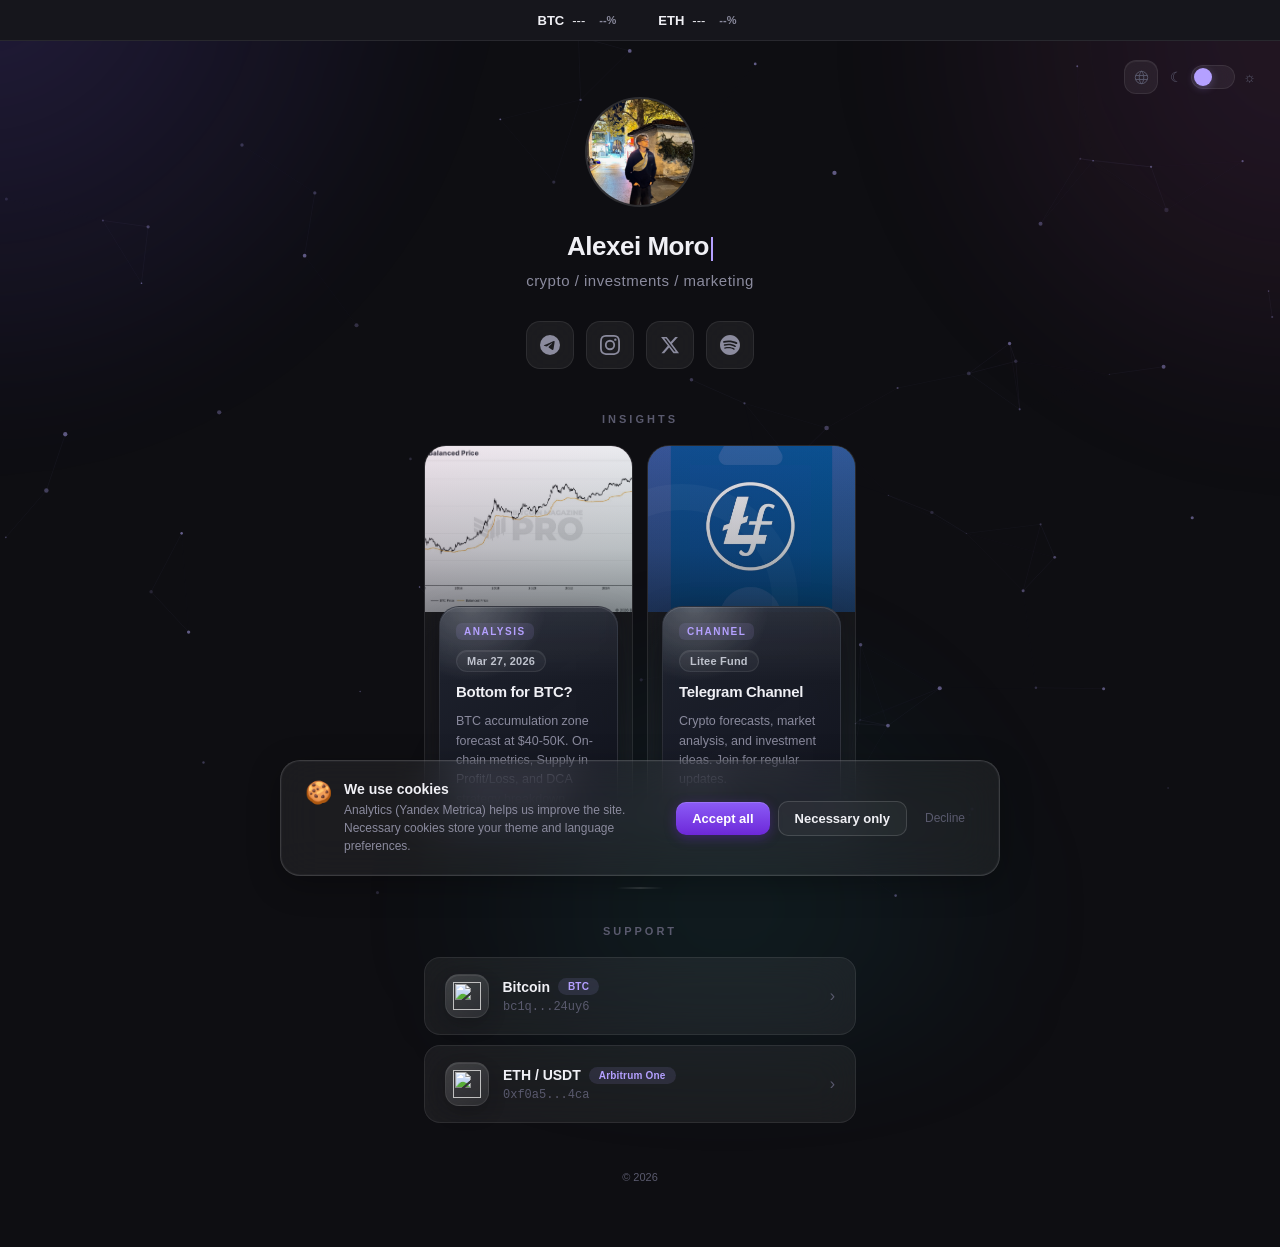
==== commit 34e66573: "Add cookie consent banner and privacy policy (152-ФЗ) - Cookie banner with 3 options: Accept all / N" ====
--- a/index.html
+++ b/index.html
@@ -37,7 +37,7 @@
     <script src="metrika.js" defer></script>
 </head>
 <body>
-    <noscript><div class="metrika-pixel"><img src="https://mc.yandex.ru/watch/108566055" alt=""></div></noscript>
+    <!-- noscript pixel removed: users without JS cannot give consent -->
     <canvas id="particles"></canvas>
 
     <div class="top-actions">
@@ -192,6 +192,24 @@
         </div>
     </div>
 
+    <!-- COOKIE BANNER -->
+    <div class="cookie-banner" id="cookieBanner" role="dialog" aria-label="Cookies" aria-live="polite" hidden>
+        <div class="cookie-inner">
+            <div class="cookie-text">
+                <span class="cookie-icon" aria-hidden="true">🍪</span>
+                <div>
+                    <p class="cookie-title" data-i18n="cookieTitle">Мы используем cookies</p>
+                    <p class="cookie-desc" data-i18n="cookieDesc">Аналитика (Яндекс Метрика) помогает улучшать сайт. Необходимые cookies хранят ваши настройки темы и языка. <a href="privacy.html" class="cookie-link" data-i18n="cookiePolicy">Политика конфиденциальности</a></p>
+                </div>
+            </div>
+            <div class="cookie-actions">
+                <button class="cookie-btn cookie-all" id="cookieAcceptAll" type="button" data-i18n="cookieAll">Принять все</button>
+                <button class="cookie-btn cookie-necessary" id="cookieNecessary" type="button" data-i18n="cookieNecessary">Только необходимые</button>
+                <button class="cookie-btn cookie-reject" id="cookieReject" type="button" aria-label="Отказаться" data-i18n="cookieReject">Отказаться</button>
+            </div>
+        </div>
+    </div>
+
     <script src="https://cdn.jsdelivr.net/npm/qrcode-generator@1.4.4/qrcode.min.js" integrity="sha384-lQXOAyZwHXE55JFyrOMB7nY2Wv+m5ZWNtJcHrd1rceRQXAYNLak8ukN5TjBTcIwz" crossorigin="anonymous" defer></script>
     <script src="app.js" defer></script>
 </body>
--- a/styles.css
+++ b/styles.css
@@ -1085,3 +1085,106 @@
             .blog-card { min-height: 292px; }
             .blog-cover { min-height: 176px; }
         }
+
+/* ===== COOKIE BANNER ===== */
+.cookie-banner {
+    position: fixed;
+    bottom: 24px;
+    left: 50%;
+    transform: translateX(-50%);
+    z-index: 1000;
+    width: calc(100% - 32px);
+    max-width: 720px;
+    background: var(--bg-glass);
+    backdrop-filter: blur(20px);
+    -webkit-backdrop-filter: blur(20px);
+    border: 1px solid var(--border-hover);
+    border-radius: 20px;
+    box-shadow: 0 8px 32px rgba(0,0,0,0.28), 0 0 0 1px rgba(255,255,255,0.04) inset;
+    padding: 20px 24px;
+    opacity: 1;
+    transition: opacity .35s ease, transform .35s ease;
+}
+.cookie-banner.hiding {
+    opacity: 0;
+    transform: translateX(-50%) translateY(12px);
+    pointer-events: none;
+}
+.cookie-inner {
+    display: flex;
+    align-items: center;
+    gap: 20px;
+    flex-wrap: wrap;
+}
+.cookie-text {
+    display: flex;
+    align-items: flex-start;
+    gap: 12px;
+    flex: 1;
+    min-width: 220px;
+}
+.cookie-icon { font-size: 22px; line-height: 1; margin-top: 1px; flex-shrink: 0; }
+.cookie-title {
+    font-size: 14px;
+    font-weight: 600;
+    color: var(--text-primary);
+    margin-bottom: 4px;
+}
+.cookie-desc {
+    font-size: 12px;
+    color: var(--text-secondary);
+    line-height: 1.5;
+}
+.cookie-link {
+    color: var(--accent);
+    text-decoration: none;
+    border-bottom: 1px solid transparent;
+    transition: border-color .2s;
+}
+.cookie-link:hover { border-color: var(--accent); }
+
+.cookie-actions {
+    display: flex;
+    gap: 8px;
+    align-items: center;
+    flex-shrink: 0;
+    flex-wrap: wrap;
+}
+.cookie-btn {
+    font-family: 'Inter', sans-serif;
+    font-size: 13px;
+    font-weight: 600;
+    border: none;
+    border-radius: 10px;
+    padding: 9px 16px;
+    cursor: pointer;
+    transition: filter .15s ease, transform .15s ease, box-shadow .15s ease;
+    white-space: nowrap;
+}
+.cookie-btn:hover  { filter: brightness(1.1); transform: translateY(-1px); }
+.cookie-btn:active { filter: brightness(0.92); transform: translateY(0); }
+
+.cookie-all {
+    background: linear-gradient(180deg, #8b5cf6 0%, #6d28d9 100%);
+    color: #fff;
+    box-shadow: inset 0 1px 0 rgba(255,255,255,0.14), 0 3px 12px rgba(109,40,217,0.35);
+}
+.cookie-necessary {
+    background: var(--bg-card);
+    color: var(--text-primary);
+    border: 1px solid var(--border-hover);
+}
+.cookie-reject {
+    background: transparent;
+    color: var(--text-muted);
+    padding: 9px 10px;
+    font-size: 12px;
+    font-weight: 500;
+}
+.cookie-reject:hover { color: var(--text-secondary); filter: none; transform: none; }
+
+@media (max-width: 520px) {
+    .cookie-banner { bottom: 16px; padding: 16px; border-radius: 16px; }
+    .cookie-actions { width: 100%; }
+    .cookie-all, .cookie-necessary { flex: 1; text-align: center; }
+}
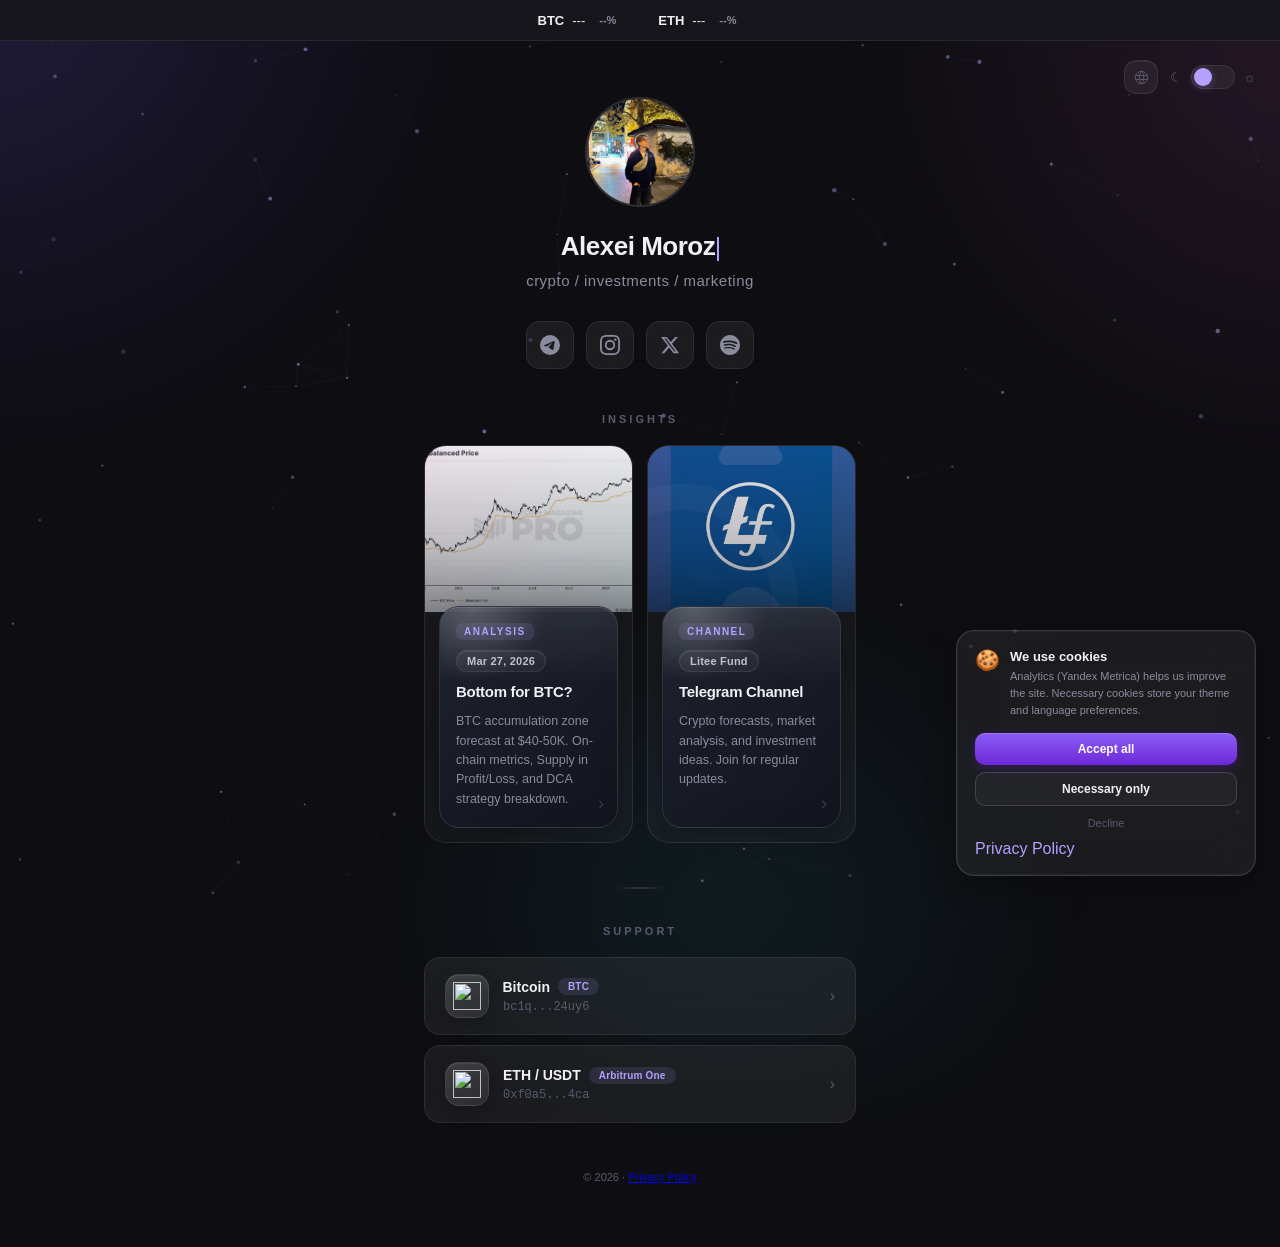
==== commit 9062a9f5: "Cookie banner: bottom-right on desktop, privacy link in footer Co-Authored-By: Claude Sonnet 4.6 <no" ====
--- a/index.html
+++ b/index.html
@@ -164,7 +164,7 @@
             </div>
         </div>
 
-        <div class="footer">&copy; 2026</div>
+        <div class="footer">&copy; 2026 &middot; <a href="privacy.html" data-i18n="cookiePolicy" style="color:var(--text-muted);text-decoration:none;font-size:12px;border-bottom:1px solid transparent;transition:color .2s,border-color .2s;" onmouseover="this.style.color='var(--accent)';this.style.borderColor='var(--accent)'" onmouseout="this.style.color='var(--text-muted)';this.style.borderColor='transparent'">Политика конфиденциальности</a></div>
     </div>
 
     <!-- QR MODAL -->
@@ -199,13 +199,14 @@
                 <span class="cookie-icon" aria-hidden="true">🍪</span>
                 <div>
                     <p class="cookie-title" data-i18n="cookieTitle">Мы используем cookies</p>
-                    <p class="cookie-desc" data-i18n="cookieDesc">Аналитика (Яндекс Метрика) помогает улучшать сайт. Необходимые cookies хранят ваши настройки темы и языка. <a href="privacy.html" class="cookie-link" data-i18n="cookiePolicy">Политика конфиденциальности</a></p>
+                    <p class="cookie-desc" data-i18n="cookieDesc">Аналитика (Яндекс Метрика) помогает улучшать сайт. Необходимые cookies хранят тему и язык.</p>
                 </div>
             </div>
             <div class="cookie-actions">
                 <button class="cookie-btn cookie-all" id="cookieAcceptAll" type="button" data-i18n="cookieAll">Принять все</button>
                 <button class="cookie-btn cookie-necessary" id="cookieNecessary" type="button" data-i18n="cookieNecessary">Только необходимые</button>
                 <button class="cookie-btn cookie-reject" id="cookieReject" type="button" aria-label="Отказаться" data-i18n="cookieReject">Отказаться</button>
+                <a href="privacy.html" class="cookie-link" style="font-size:10.5px;text-align:center;display:block;margin-top:2px;" data-i18n="cookiePolicy">Политика конфиденциальности</a>
             </div>
         </div>
     </div>
--- a/styles.css
+++ b/styles.css
@@ -1090,49 +1090,50 @@
 .cookie-banner {
     position: fixed;
     bottom: 24px;
-    left: 50%;
-    transform: translateX(-50%);
+    right: 24px;
     z-index: 1000;
-    width: calc(100% - 32px);
-    max-width: 720px;
+    width: 300px;
     background: var(--bg-glass);
     backdrop-filter: blur(20px);
     -webkit-backdrop-filter: blur(20px);
     border: 1px solid var(--border-hover);
-    border-radius: 20px;
+    border-radius: 18px;
     box-shadow: 0 8px 32px rgba(0,0,0,0.28), 0 0 0 1px rgba(255,255,255,0.04) inset;
-    padding: 20px 24px;
+    padding: 18px 18px 16px;
     opacity: 1;
     transition: opacity .35s ease, transform .35s ease;
 }
 .cookie-banner.hiding {
     opacity: 0;
-    transform: translateX(-50%) translateY(12px);
+    transform: translateY(10px);
     pointer-events: none;
 }
 .cookie-inner {
     display: flex;
-    align-items: center;
-    gap: 20px;
-    flex-wrap: wrap;
+    flex-direction: column;
+    gap: 14px;
 }
 .cookie-text {
     display: flex;
     align-items: flex-start;
-    gap: 12px;
-    flex: 1;
-    min-width: 220px;
-}
-.cookie-icon { font-size: 22px; line-height: 1; margin-top: 1px; flex-shrink: 0; }
+    gap: 10px;
+}
+.cookie-icon { font-size: 20px; line-height: 1; margin-top: 1px; flex-shrink: 0; }
 .cookie-title {
-    font-size: 14px;
+    font-size: 13px;
     font-weight: 600;
     color: var(--text-primary);
     margin-bottom: 4px;
 }
 .cookie-desc {
-    font-size: 12px;
+    font-size: 11px;
     color: var(--text-secondary);
+    line-height: 1.55;
+}
+.cookie-necessary-note {
+    font-size: 10.5px;
+    color: var(--text-muted);
+    margin-top: 5px;
     line-height: 1.5;
 }
 .cookie-link {
@@ -1145,21 +1146,21 @@
 
 .cookie-actions {
     display: flex;
-    gap: 8px;
-    align-items: center;
-    flex-shrink: 0;
-    flex-wrap: wrap;
+    flex-direction: column;
+    gap: 7px;
 }
 .cookie-btn {
     font-family: 'Inter', sans-serif;
-    font-size: 13px;
+    font-size: 12px;
     font-weight: 600;
     border: none;
     border-radius: 10px;
-    padding: 9px 16px;
+    padding: 9px 14px;
     cursor: pointer;
-    transition: filter .15s ease, transform .15s ease, box-shadow .15s ease;
+    width: 100%;
+    transition: filter .15s ease, transform .15s ease;
     white-space: nowrap;
+    text-align: center;
 }
 .cookie-btn:hover  { filter: brightness(1.1); transform: translateY(-1px); }
 .cookie-btn:active { filter: brightness(0.92); transform: translateY(0); }
@@ -1167,7 +1168,7 @@
 .cookie-all {
     background: linear-gradient(180deg, #8b5cf6 0%, #6d28d9 100%);
     color: #fff;
-    box-shadow: inset 0 1px 0 rgba(255,255,255,0.14), 0 3px 12px rgba(109,40,217,0.35);
+    box-shadow: inset 0 1px 0 rgba(255,255,255,0.14), 0 3px 12px rgba(109,40,217,0.3);
 }
 .cookie-necessary {
     background: var(--bg-card);
@@ -1177,14 +1178,17 @@
 .cookie-reject {
     background: transparent;
     color: var(--text-muted);
-    padding: 9px 10px;
-    font-size: 12px;
+    font-size: 11px;
     font-weight: 500;
+    padding: 4px 14px;
 }
 .cookie-reject:hover { color: var(--text-secondary); filter: none; transform: none; }
 
 @media (max-width: 520px) {
-    .cookie-banner { bottom: 16px; padding: 16px; border-radius: 16px; }
-    .cookie-actions { width: 100%; }
-    .cookie-all, .cookie-necessary { flex: 1; text-align: center; }
-}
+    .cookie-banner {
+        bottom: 16px; right: 16px; left: 16px;
+        width: auto;
+        border-radius: 16px;
+        padding: 16px;
+    }
+}
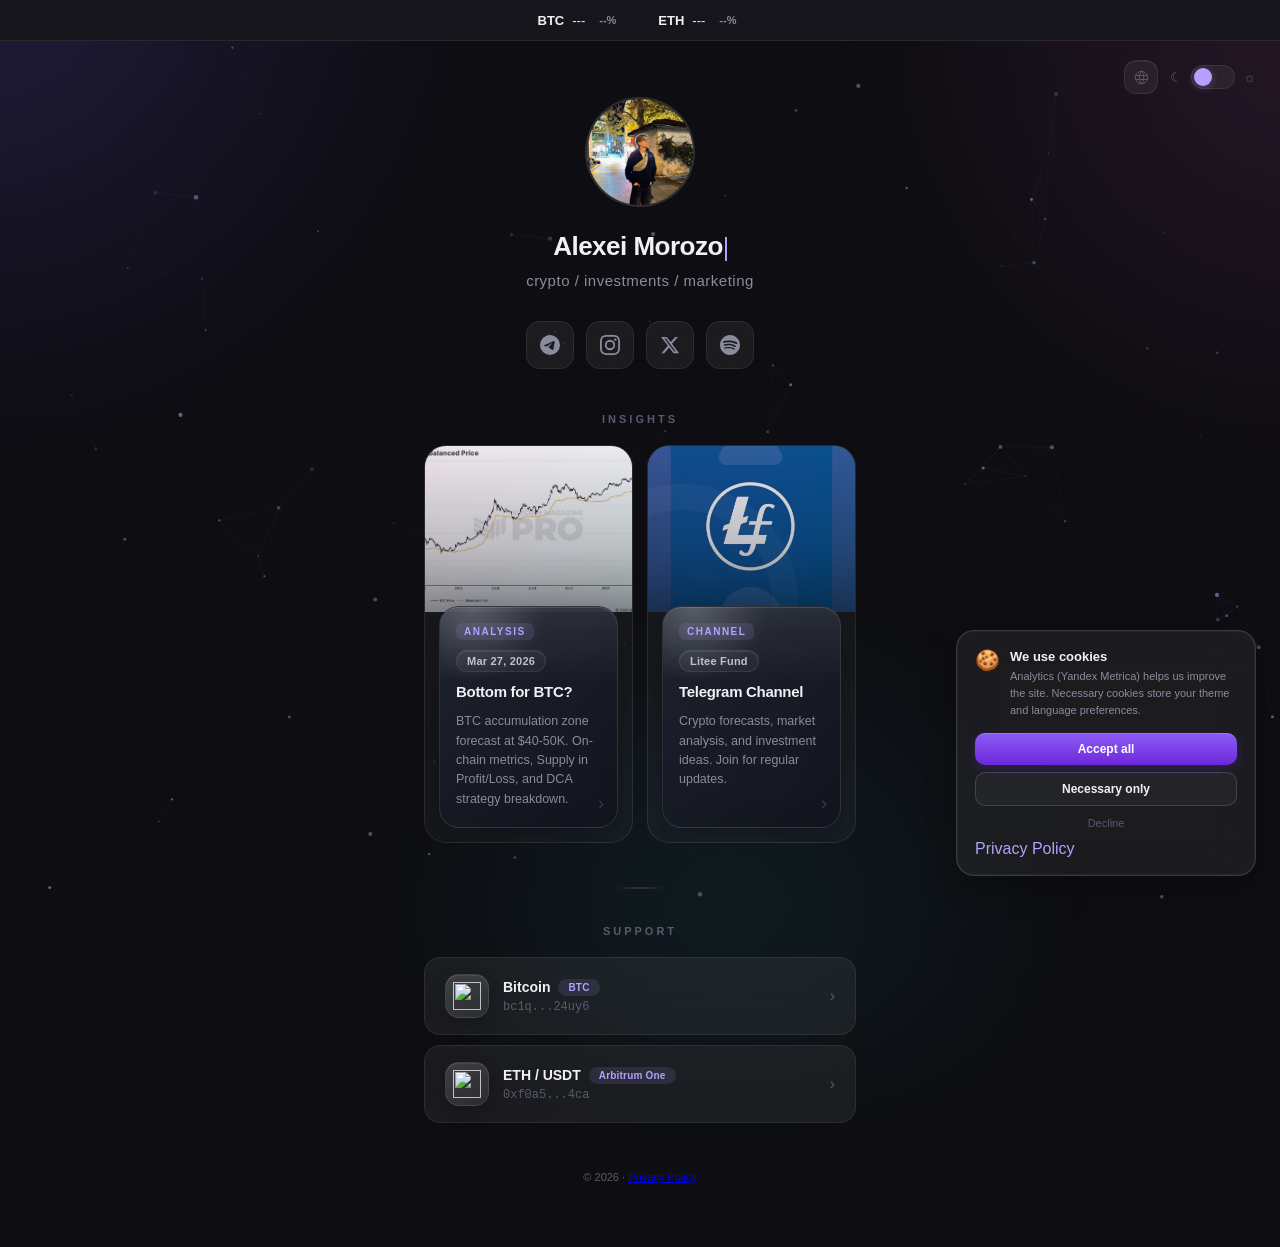
==== commit e4b3eb62: "Fix font reflow on lang switch — Onest Cyrillic-only via unicode-range Latin, digits, and symbols al" ====
--- a/index.html
+++ b/index.html
@@ -32,7 +32,7 @@
     <meta name="twitter:image" content="https://shakimoki.com/avatar.jpeg">
 
     <link rel="preconnect" href="https://fonts.googleapis.com">
-    <link href="https://fonts.googleapis.com/css2?family=Inter:wght@400;500;600;700&family=JetBrains+Mono:wght@500;600&family=Onest:wght@400;500;600;700&display=swap" rel="stylesheet">
+    <link href="https://fonts.googleapis.com/css2?family=Inter:wght@400;500;600;700&family=JetBrains+Mono:wght@500;600&display=swap" rel="stylesheet">
     <link rel="stylesheet" href="styles.css">
     <script src="metrika.js" defer></script>
 </head>
--- a/styles.css
+++ b/styles.css
@@ -1,3 +1,21 @@
+        /* Onest restricted to Cyrillic only — Latin/digits/symbols always use Inter */
+        @font-face {
+            font-family: 'OnestCyrillic';
+            font-style: normal;
+            font-weight: 400 700;
+            font-display: swap;
+            src: url(https://fonts.gstatic.com/s/onest/v9/gNMKW3F-SZuj7xmS-HYoEoeyxMI.woff2) format('woff2');
+            unicode-range: U+0460-052F, U+1C80-1C8A, U+20B4, U+2DE0-2DFF, U+A640-A69F, U+FE2E-FE2F;
+        }
+        @font-face {
+            font-family: 'OnestCyrillic';
+            font-style: normal;
+            font-weight: 400 700;
+            font-display: swap;
+            src: url(https://fonts.gstatic.com/s/onest/v9/gNMKW3F-SZuj7xmb-HYoEoeyxMI.woff2) format('woff2');
+            unicode-range: U+0301, U+0400-045F, U+0490-0491, U+04B0-04B1, U+2116;
+        }
+
         :root {
             --bg: #0e0e12;
             --bg-secondary: #16161c;
@@ -68,7 +86,7 @@
             transition: background .5s, color .5s;
         }
         html[lang="ru"] body {
-            font-family: 'Onest','Inter',-apple-system,BlinkMacSystemFont,sans-serif;
+            font-family: 'OnestCyrillic','Inter',-apple-system,BlinkMacSystemFont,sans-serif;
             letter-spacing:-.005em;
         }
         body::before {
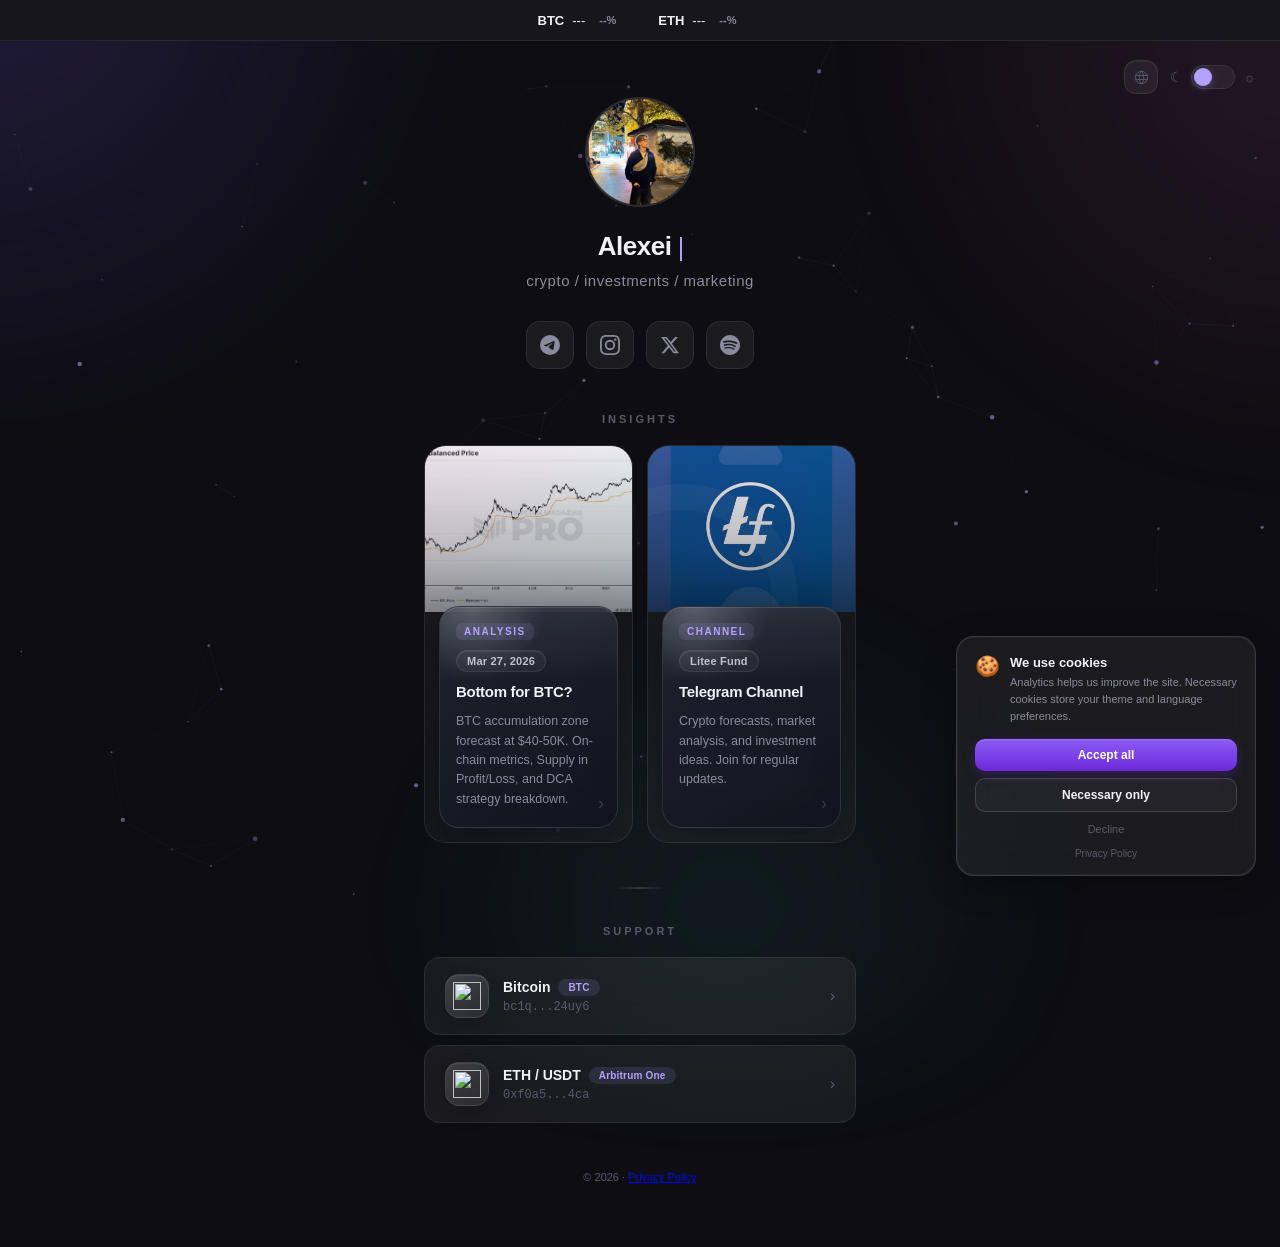
==== commit edb20a1a: "Shrink privacy link in cookie banner, remove Yandex mention Co-Authored-By: Claude Sonnet 4.6 <norep" ====
--- a/index.html
+++ b/index.html
@@ -199,14 +199,14 @@
                 <span class="cookie-icon" aria-hidden="true">🍪</span>
                 <div>
                     <p class="cookie-title" data-i18n="cookieTitle">Мы используем cookies</p>
-                    <p class="cookie-desc" data-i18n="cookieDesc">Аналитика (Яндекс Метрика) помогает улучшать сайт. Необходимые cookies хранят тему и язык.</p>
+                    <p class="cookie-desc" data-i18n="cookieDesc">Аналитика помогает улучшать сайт. Необходимые cookies хранят тему и язык.</p>
                 </div>
             </div>
             <div class="cookie-actions">
                 <button class="cookie-btn cookie-all" id="cookieAcceptAll" type="button" data-i18n="cookieAll">Принять все</button>
                 <button class="cookie-btn cookie-necessary" id="cookieNecessary" type="button" data-i18n="cookieNecessary">Только необходимые</button>
                 <button class="cookie-btn cookie-reject" id="cookieReject" type="button" aria-label="Отказаться" data-i18n="cookieReject">Отказаться</button>
-                <a href="privacy.html" class="cookie-link" style="font-size:10.5px;text-align:center;display:block;margin-top:2px;" data-i18n="cookiePolicy">Политика конфиденциальности</a>
+                <a href="privacy.html" class="cookie-policy-link" data-i18n="cookiePolicy">Политика конфиденциальности</a>
             </div>
         </div>
     </div>
--- a/styles.css
+++ b/styles.css
@@ -1201,6 +1201,16 @@
     padding: 4px 14px;
 }
 .cookie-reject:hover { color: var(--text-secondary); filter: none; transform: none; }
+.cookie-policy-link {
+    display: block;
+    text-align: center;
+    font-size: 10px;
+    color: var(--text-muted);
+    text-decoration: none;
+    margin-top: 2px;
+    transition: color .2s;
+}
+.cookie-policy-link:hover { color: var(--accent); }
 
 @media (max-width: 520px) {
     .cookie-banner {
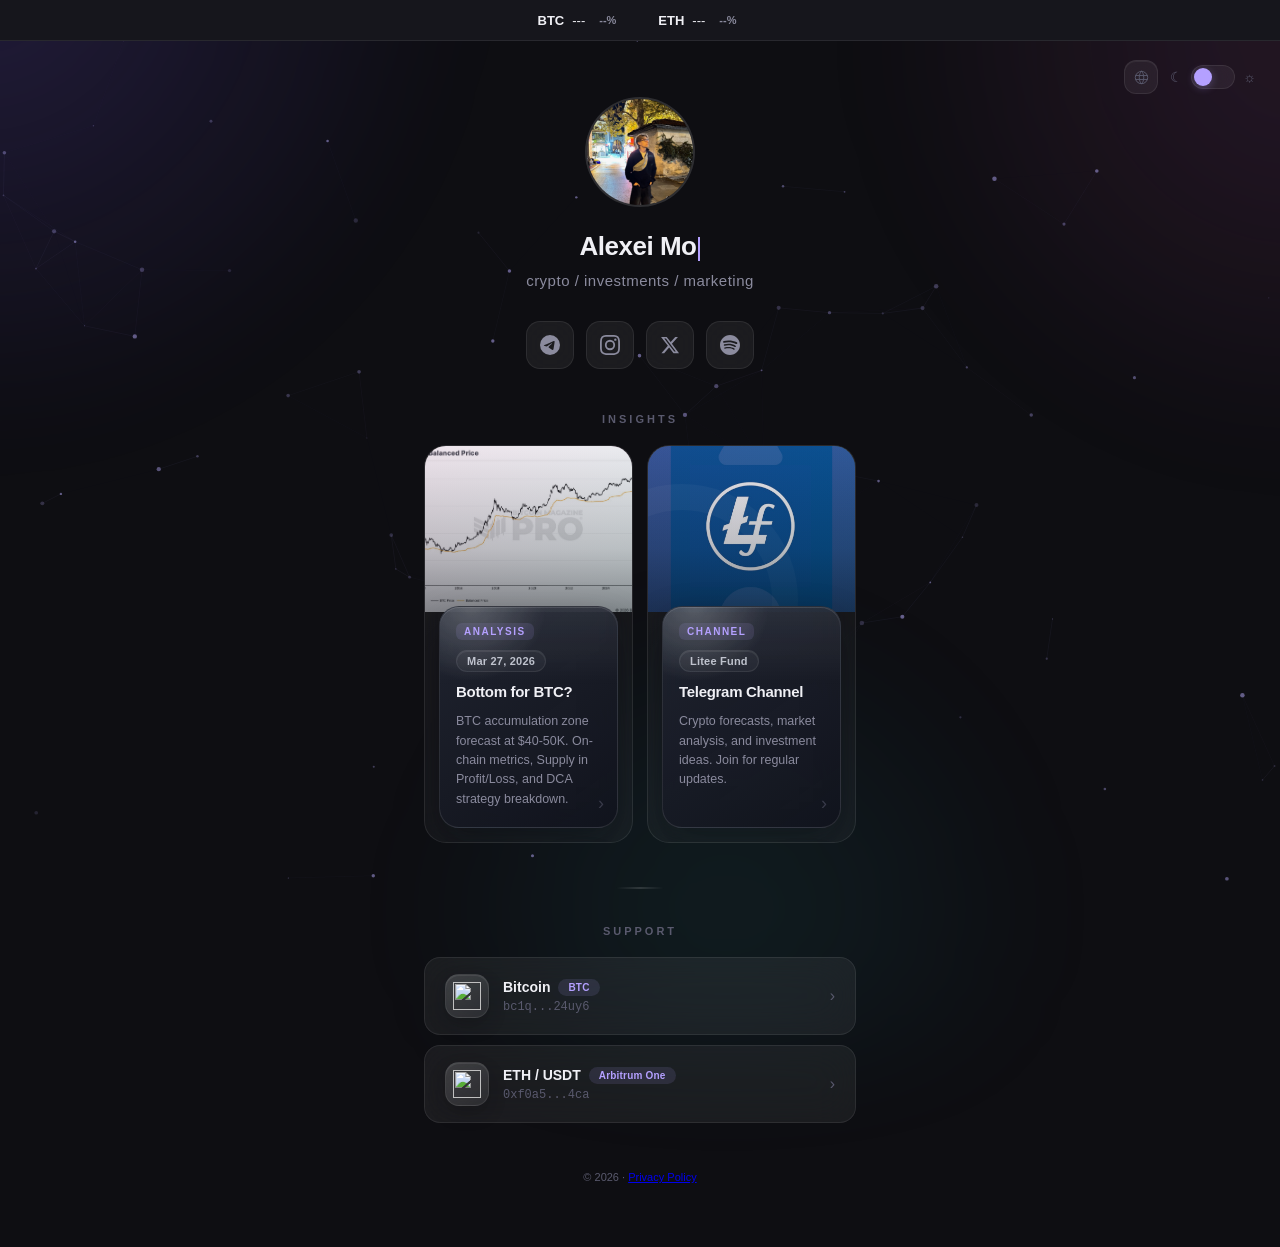
==== commit 207445dc: "Optimize cookie consent: better copy, scroll trigger, auto-focus - Benefit-first copy: "Helps unders" ====
--- a/index.html
+++ b/index.html
@@ -199,13 +199,13 @@
                 <span class="cookie-icon" aria-hidden="true">🍪</span>
                 <div>
                     <p class="cookie-title" data-i18n="cookieTitle">Мы используем cookies</p>
-                    <p class="cookie-desc" data-i18n="cookieDesc">Аналитика помогает улучшать сайт. Необходимые cookies хранят тему и язык.</p>
+                    <p class="cookie-desc" data-i18n="cookieDesc">Помогает понять, какой контент вам интересен. Анонимно, данные не продаются.</p>
                 </div>
             </div>
             <div class="cookie-actions">
                 <button class="cookie-btn cookie-all" id="cookieAcceptAll" type="button" data-i18n="cookieAll">Принять все</button>
                 <button class="cookie-btn cookie-necessary" id="cookieNecessary" type="button" data-i18n="cookieNecessary">Только необходимые</button>
-                <button class="cookie-btn cookie-reject" id="cookieReject" type="button" aria-label="Отказаться" data-i18n="cookieReject">Отказаться</button>
+                <button class="cookie-btn cookie-reject" id="cookieReject" type="button" aria-label="Не сейчас" data-i18n="cookieReject">Не сейчас</button>
                 <a href="privacy.html" class="cookie-policy-link" data-i18n="cookiePolicy">Политика конфиденциальности</a>
             </div>
         </div>
